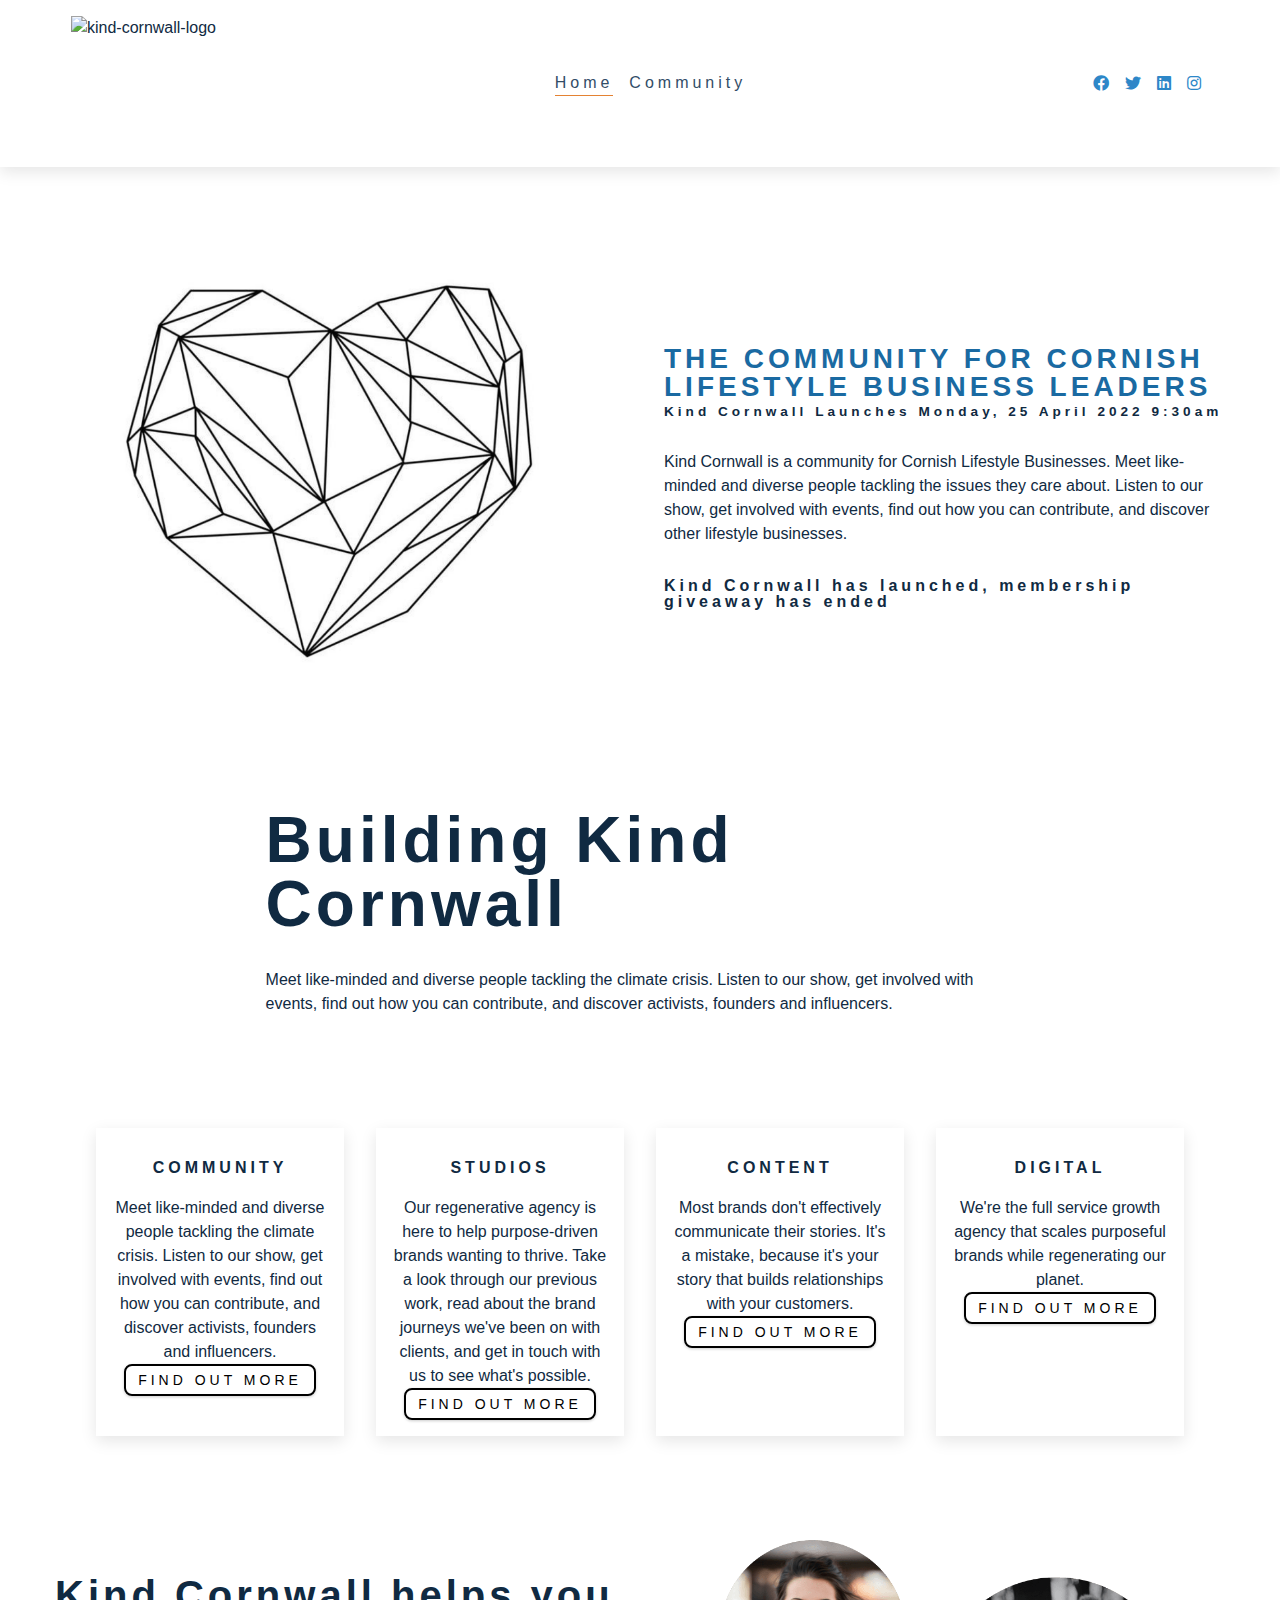
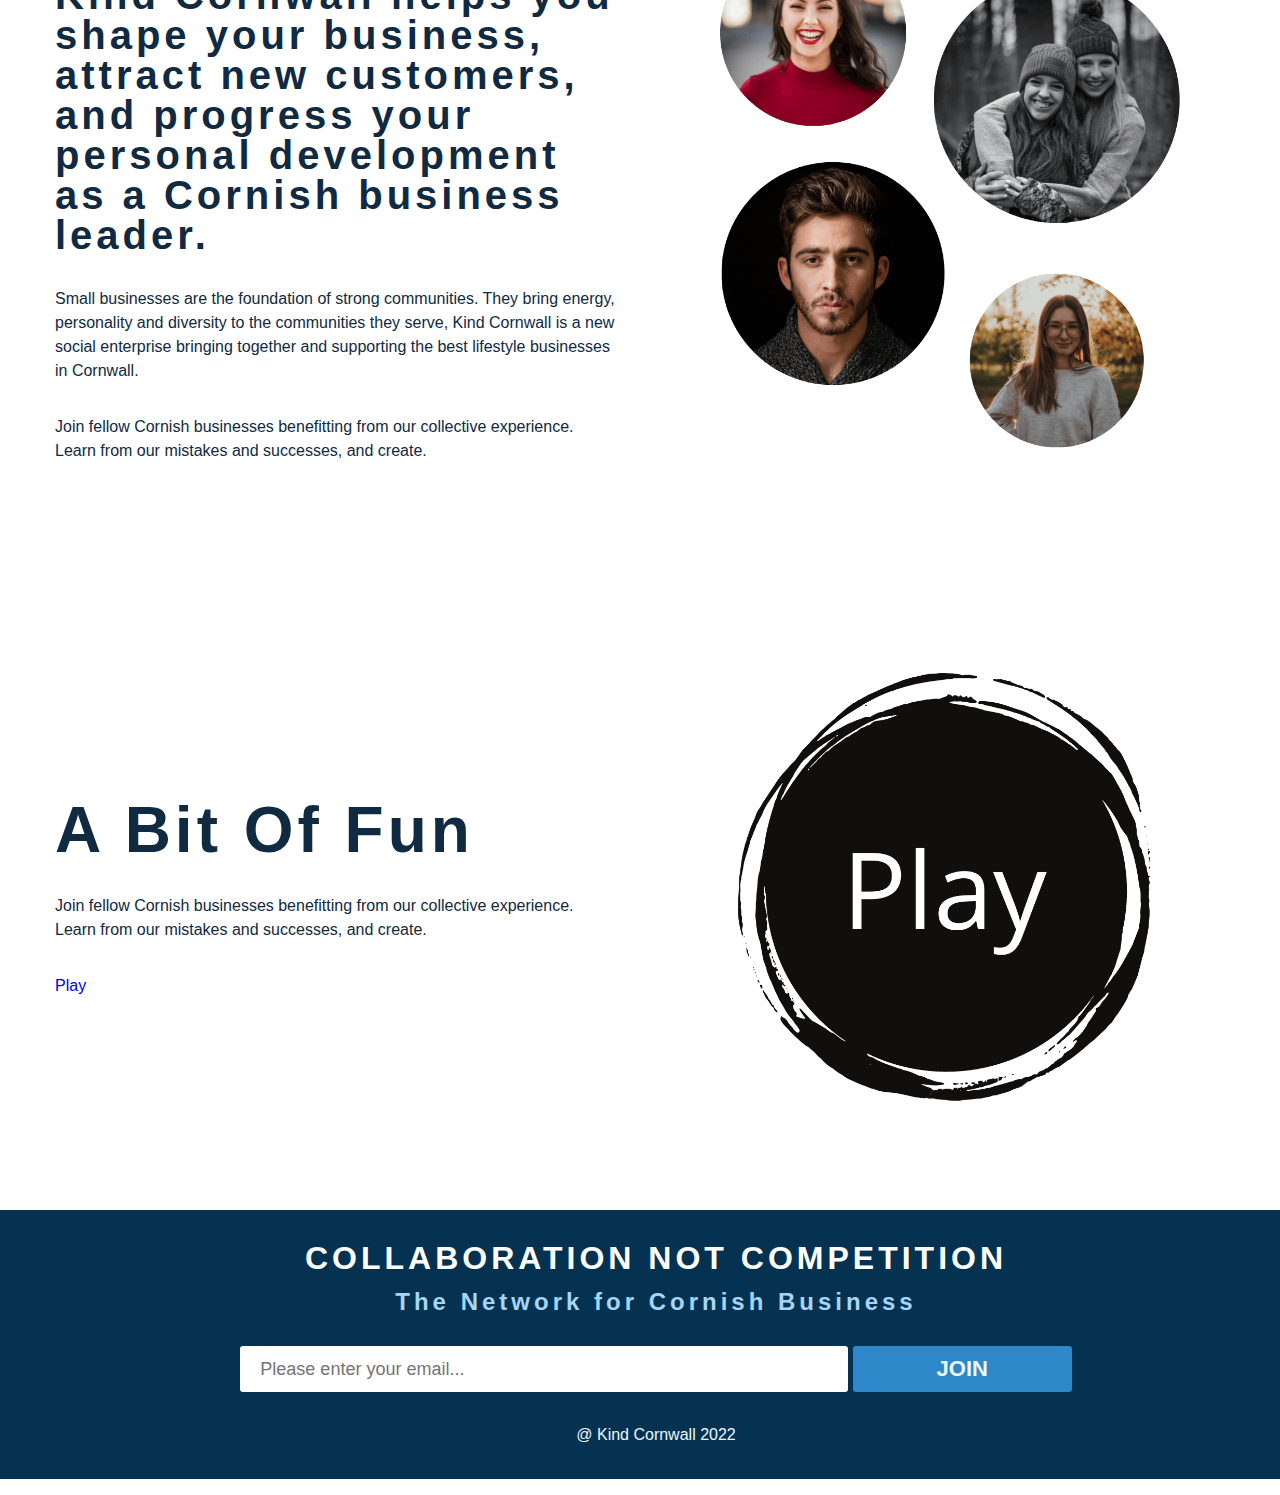
==== index.html @ 6566be9c "Add link to quiz at bottom of home page" ====
<!DOCTYPE html>
<html lang="en">

<head>
  <meta charset="UTF-8">
  <meta http-equiv="X-UA-Compatible" content="IE=edge">
  <meta name="viewport" content="width=device-width, initial-scale=1.0">
  <link rel="shortcut icon" type="image/jpg" href="assets/images/logo/kind-cornwall-favicon.jpg">
  <link rel="stylesheet" href="assets/css/style.css">
 
  <title>Kind Cornwall</title>
</head>

<body>
  <header>
    <!-- navigation menu -->
    <nav>
      <div class="nav-center">
        <!-- nav header -->
        <div class="nav-header">
          <img src="assets/images/logo/kind-cornwall-logo.png" class="logo" alt="kind-cornwall-logo"/>
          <button class="nav-toggle">
            <i class="fas fa-bars"></i>
          </button>
        </div>
        <!-- links -->
        <ul class="menu">
          <li>
            <a href="index.html" class="active">home</a>
          </li>
          <li>
            <a href="community.html">community</a>
          </li>
        </ul>
        <!-- social media -->
        <ul class="social-icons">
          <li>
            <a href="https://www.twitter.com">
              <i class="fab fa-facebook"></i>
            </a>
          </li>
          <li>
            <a href="https://www.twitter.com">
              <i class="fab fa-twitter"></i>
            </a>
          </li>
          <li>
            <a href="https://www.twitter.com">
              <i class="fab fa-linkedin"></i>
            </a>
          </li>
          <li>
            <a href="https://www.twitter.com">
              <i class="fab fa-instagram"></i>
            </a>
          </li>
        </ul>
      </div>
    </nav>

  </header>

<!-- Countdown to launch -->

<section class="section-center">

  <article class="home-img">
    <img src="assets/images/home/geometric-heart.png" alt="geometric-heart" />
  </article>

  <article class="home-info">
    <h3>The Community for Cornish Lifestyle Business Leaders</h3>
    
    <h4 class="date">
      launch date
    </h4>
    <p>
      Kind Cornwall is a community for Cornish Lifestyle Businesses. Meet like-minded and diverse people tackling the
      issues they care about. Listen to our show, get involved with events, find out how you can contribute, and
      discover other lifestyle businesses.
    </p>

    <div class="launch">

      <div class="launch-format">
        <div>
          <h4 class="days">34</h4>
          <span>days</span>
        </div>
      </div>

      <div class="launch-format">
        <div>
          <h4 class="hours">34</h4>
          <span>hours</span>
        </div>
      </div>

      <div class="launch-format">
        <div>
          <h4 class="minutes">24</h4>
          <span>mins</span>
        </div>
      </div>

      <div class="launch-format">
        <div>
          <h4 class="seconds">14</h4>
          <span>secs</span>
        </div>
      </div>

    </div>
  </article>
</section>

<!-- What is Kind Cornwall -->

<section>
  <h1 class="center-heading">Building kind cornwall</h1>
  <p class="center-heading">Meet like-minded and diverse people tackling the climate crisis. Listen to our show, get involved with events,
    find out how you can contribute, and discover activists, founders and influencers.</p>

  <article class="flex-container">
    

    <div class="flex-item">
      <h4>Community</h4>
      <p>Meet like-minded and diverse people tackling the climate crisis. Listen to our show, get involved with events,
        find out how you can contribute, and discover activists, founders and influencers.</p>
        <button class="btn modal-btn">
          find out more
        </button>
    </div>

    <div class="flex-item">
      <h4>Studios</h4>
      <p>Our regenerative agency is here to help purpose-driven brands wanting to thrive. Take a look through our
        previous work, read about the brand journeys we've been on with clients, and get in touch with us to see what's
        possible.</p>
        <button class="btn modal-btn">
          find out more
        </button>
    </div>

    <div class="flex-item">
      <h4>Content</h4>
      <p>Most brands don't effectively communicate their stories. It's a mistake, because it's your story that builds
        relationships with your customers.</p>
        <button class="btn modal-btn">
          find out more
        </button>
    </div>

    <div class="flex-item">
      <h4>Digital</h4>
      <p>We're the full service growth agency that scales purposeful brands while regenerating our planet.</p>
          <button class="btn modal-btn">
            find out more
          </button>
        </div>
      </header>
  </article>
</section>

<!-- About us -->
<section class="section-center">
  <!-- info -->
  <article class="home-info">
    <h2>
      Kind Cornwall helps you shape your business, attract new customers, and progress your personal development as a
      Cornish business leader.
    </h2>
    <p> Small businesses are the foundation of strong communities. They bring energy, personality and diversity to the
      communities they serve, Kind Cornwall is a new social enterprise bringing together and supporting the best
      lifestyle businesses in Cornwall.
    </p>
    <p>Join fellow Cornish businesses benefitting from our collective experience. Learn from our mistakes and
      successes, and create.
    </p>
  </article>
    

  <!-- image -->
  <article class="home-img">
    <img src="assets/images/home/about-faces.png" alt="pictures-of-kind-cornwall-members" />
  </article>
</section>

<section class="section-center">
  
<div class="home-info">
    
  <h1>A bit of fun</h1>
  <p>Join fellow Cornish businesses benefitting from our collective experience. Learn from our mistakes and
    successes, and create.
  </p>
  <a href="questions.html" target="_blank">Play</a>

</div>

<article class="home-img">
<img src="assets/images/home/quiz.png" alt="quiz-in-black-circle" />
</article>
</section>

 <!-- footer -->
 <footer id="footer-container">
  <section class="emailSignup">
    <h2>Collaboration not competition</h2>
    <h3>The Network for Cornish Business</h3>
    <form class="emailSignup--form">
      <input type="email" class="emailSignup--email-input" placeholder="Please enter your email..." required>
      <input type="submit" class="emailSignup--email-submit" value="Join">
    </form>
    <p>@ Kind Cornwall 2022</p>
  </section>
</footer>

<script src="assets/script/nav.js"></script>
<script src="assets/script/launch.js"></script>

</body>

</html>
---- assets/css/style.css ----
/*
=============== 
Fonts
===============
*/
   
@import url('https://fonts.googleapis.com/css2?family=Nova+Square&display=swap');
@import url("https://cdnjs.cloudflare.com/ajax/libs/font-awesome/5.14.0/css/all.min.css");
@import url("fontawesome-free-5.12.0-web/");


:root {
    /* dark shades of primary color*/
    --clr-primary-1: hsl(205, 86%, 17%);
    --clr-primary-2: hsl(205, 77%, 27%);
    --clr-primary-3: hsl(205, 72%, 37%);
    --clr-primary-4: hsl(205, 63%, 48%);
    /* primary/main color */
    --clr-primary-5: hsl(205, 63%, 48%);
    /* lighter shades of primary color */
    --clr-primary-6: hsl(205, 89%, 70%);
    --clr-primary-7: hsl(205, 90%, 76%);
    --clr-primary-8: hsl(205, 86%, 81%);
    --clr-primary-9: hsl(205, 90%, 88%);
    --clr-primary-10: hsl(205, 100%, 96%);
    /* white */
    --clr-white: hsl(0, 0%, 100%);
    /* darkest grey - used for headings */
    --clr-grey-1: hsl(209, 61%, 16%);
    --clr-grey-2: hsl(211, 39%, 23%);
    /* grey used for paragraphs */
    --clr-grey-3: hsl(209, 34%, 30%);
    --clr-grey-4: hsl(209, 28%, 39%);
    /* other colors */
    --clr-red-dark: hsl(360, 67%, 44%);
    --clr-orange: rgb(228, 130, 51);
    --clr-green-dark: hsl(125, 38%, 39%);
    --clr-magenta: hsl(298, 56%, 45%);
    --clr-black: hsl(0, 0%, 0%);
    --ff-primary: "Merriweather", sans-serif;
    --ff-secondary: "Open Sans", sans-serif;
    --transition: all 0.3s linear;
    --spacing: 0.25rem;
    --radius: 0.5rem;
    --light-shadow: 0 5px 15px rgba(0, 0, 0, 0.1);
    --dark-shadow: 0 5px 15px rgba(0, 0, 0, 0.2);
    --max-width: 1170px;
    --fixed-width: 620px;
  }


/*
=============== 
Global Styles
===============
*/

*,
::after,
::before {
  margin: 0;
  padding: 0;
  box-sizing: border-box;
}

body {
  background-color: white;
  font-family: var(--ff-secondary);
  color: var(--clr-grey-1);
  line-height: 1.5;
  font-size: 0.875rem;
}

ul {
  list-style-type: none;
}

a {
  text-decoration: none;
}

img:not(.logo) {
  width: 100%;
}

img {
  display: block;
}

h1,
h2,
h3,
h4 {
  letter-spacing: var(--spacing);
  line-height: 1.25;
  margin-bottom: 0.25rem;
  font-family: var(--ff-primary);
}

h1 {
  font-size: 3rem;
  text-transform: capitalize;
}

h2 {
  font-size: 2rem;
}

h3 {
  font-size: 1.25rem;
}

h4 {
  font-size: 0.875rem;
}

p {
  color: var(--clr-grey-5);
}

.center-heading {
  margin: auto;
  width: 61%;
  padding: 1rem;
}
@media screen and (min-width: 800px) {
  h1 {
    font-size: 4rem;
  }

  h2 {
    font-size: 2.5rem;
  }

  h3 {
    font-size: 1.75rem;
  }

  h4 {
    font-size: 1rem;
  }

  body {
    font-size: 1rem;
  }

  h1,
  h2,
  h3,
  h4 {
    line-height: 1;
  }
}

/* section */
.section {
  padding: 5rem 0;
}

.section-center {
  width: 90vw;
  margin: 2rem auto;
  max-width: 1170px;
}

/*
=============== 
Buttons
===============
*/

.btn {
  text-transform: uppercase;
  background: transparent;
  color: var(--clr-black);
  padding: 0.375rem 0.75rem;
  letter-spacing: var(--spacing);
  display: inline-block;
  transition: var(--transition);
  font-size: 0.875rem;
  border: 2px solid var(--clr-black);
  cursor: pointer;
  box-shadow: 0 1px 3px rgba(0, 0, 0, 0.2);
  border-radius: var(--radius);
}

.btn:hover {
  color: var(--clr-white);
  background: var(--clr-black);
}





/*
=============== 
Nav Bar
===============
*/

nav {
  background: var(--clr-white);
  box-shadow: var(--light-shadow);
}

.nav-header {
  display: flex;
  align-items: center;
  justify-content: space-between;
  padding: 1rem;
}

.nav-toggle {
  font-size: 1.5rem;
  color: var(--clr-primary-5);
  background: transparent;
  border-color: transparent;
  transition: var(--transition);
  cursor: pointer;
}

.nav-toggle:hover {
  color: var(--clr-primary-1);
  transform: rotate(90deg);
}

.active {
  border-bottom: 1px solid var(--clr-orange);
  margin-top: 1vw;
}

.logo {
  height: 15vh;
}

.menu a {
  color: var(--clr-grey-3);
  font-size: 1rem;
  text-transform: capitalize;
  letter-spacing: var(--spacing);
  display: block;
  padding: 0.5rem 1rem;
  transition: var(--transition);
}

.menu a:hover {
  background: var(--clr-primary-8);
  color: var(--clr-primary-5);
  padding-left: 1.5rem;
}

.social-icons {
  display: none;
}

.menu {
  height: 0;
  overflow: hidden;
  transition: var(--transition);
}

.show-menu {
  height: 10rem;
}

@media screen and (min-width: 800px) {
  .nav-center {
    max-width: 1170px;
    margin: 0 auto;
    display: flex;
    align-items: center;
    justify-content: space-between;
    padding: 1rem;
  }

  .nav-header {
    padding: 0;
  }

  .nav-toggle {
    display: none;
  }

  .menu {
    height: auto;
    display: flex;
  }

  .menu a {
    padding: 0;
    margin: 0 0.5rem;
  }

  .menu a:hover {
    padding: 0;
    background: transparent;
  }

  .social-icons {
    display: flex;
  }

  .social-icons a {
    margin: 0 0.5rem;
    color: var(--clr-primary-5);
    transition: var(--transition);
  }

  .social-icons a:hover {
    color: var(--clr-primary-7);
  }
}

/*
=============== 
Countdown Timer
===============
*/

.home-img {
  margin-bottom: 2rem;
}

.home-info h3 {
  text-transform: uppercase;
  color: var(--clr-primary-3);
}

.home-info p {
  color: var(--clr-grey-6);
}

.date {
  color: var(--clr-grey-5);
  font-size: 0.85rem;
}

@media screen and (min-width: 992px) {
  .section-center {
    display: grid;
    grid-template-columns: 1fr 1fr;
    place-items: center;
    gap: 3rem;
    width: 95vw;
  }

  .home-img {
    margin-bottom: 0;
  }
}

.home-info p {
  margin: 2rem 0;
}

.launch {
  display: flex;
}

.launch-format {
  background: var(--clr-grey-1);
  color: var(--clr-white);
  margin-right: 1rem;
  width: 5rem;
  height: 5rem;
  display: grid;
  place-items: center;
  text-align: center;
}

.launch-format span {
  display: block;
  text-transform: uppercase;
  letter-spacing: 2px;
  font-size: 0.85rem;
}

.launch h4:not(.expired) {
  font-size: 2rem;
  margin-bottom: 0.25rem;
  letter-spacing: var(--spacing);
}


/* 
==============
Modal section
==============
*/

.flex-container {
  margin-left: 5rem;
  margin-right: 5rem;
  margin-top: 5rem;
  margin-bottom: 1rem;
  display: flex;
  flex-direction: row;
  text-align: center;
}

.flex-item {
  padding: 1rem;
  margin: 1rem;
  width: 20rem;
  flex: 50%;
  background-color: #fff;
  box-shadow: var(--light-shadow);

}

.flex-item p {
  padding-top: 1rem;
}

.flex-item h4 {
  padding-top: 1rem;
  text-transform: uppercase;
  size-adjust: 150%;
}

/*
=============== 
About us
===============
*/




/*
=============== 
Footer
===============
*/


#footer-container {
  background-color: var(--clr-primary-1);
  margin-top: 1rem;
}

.emailSignup {
  display: block;
  background: var(--clr-primary-1);
  width: 100%;
  margin: 1rem;
  position: relative;
  box-sizing: border-box;
  padding: 1rem;
  text-align: center;
}

.emailSignup h1 {
  font-size: 3rem;
  margin: 1rem;
  color: var(--clr-white);
  text-transform: uppercase;
}

.emailSignup h2 {
  font-size: 2rem;
  margin: 1rem;
  color: var(--clr-white);
  text-transform: uppercase;
}

.emailSignup h3 {
  font-size: 1.5rem;
  margin: 1rem;
  color: var(--clr-primary-8);
}


.emailSignup p {
  font-size: 1rem;
  line-height: 1.4;
  margin: 1rem;
  color: var(--clr-primary-10);
}

.emailSignup form {
  text-align: center;
  padding: 1rem;
}

.emailSignup--email-input {
  vertical-align: middle;
  border: 0;
  outline: 0;
  width: 50%;
  height: 46px;
  line-height: 46px;
  padding: 5px 20px;
  box-sizing: border-box;
  font-size: 18px;
  border-radius: 3px;
}

.emailSignup--email-submit {
  vertical-align: middle;
  border: 0;
  width: 18%;
  height: 46px;
  line-height: 46px;
  font-size: 22px;
  font-weight: bold;
  background: var(--clr-primary-5);
  color: var(--clr-primary-10);
  border-radius: 3px;
  text-transform: uppercase;
  text-shadow: 0 0 1px var(--clr-primary-5);
}

.closeBox {
  height: 30px;
  width: 30px;
  position: absolute;
  top: 10px;
  right: 10px;
  background: var(--clr-primary-10);
  line-height: 30px;
  text-align: center;
  font-weight: bold;
  font-size: 16px;
  border-radius: 9999px;
  cursor: pointer;
}
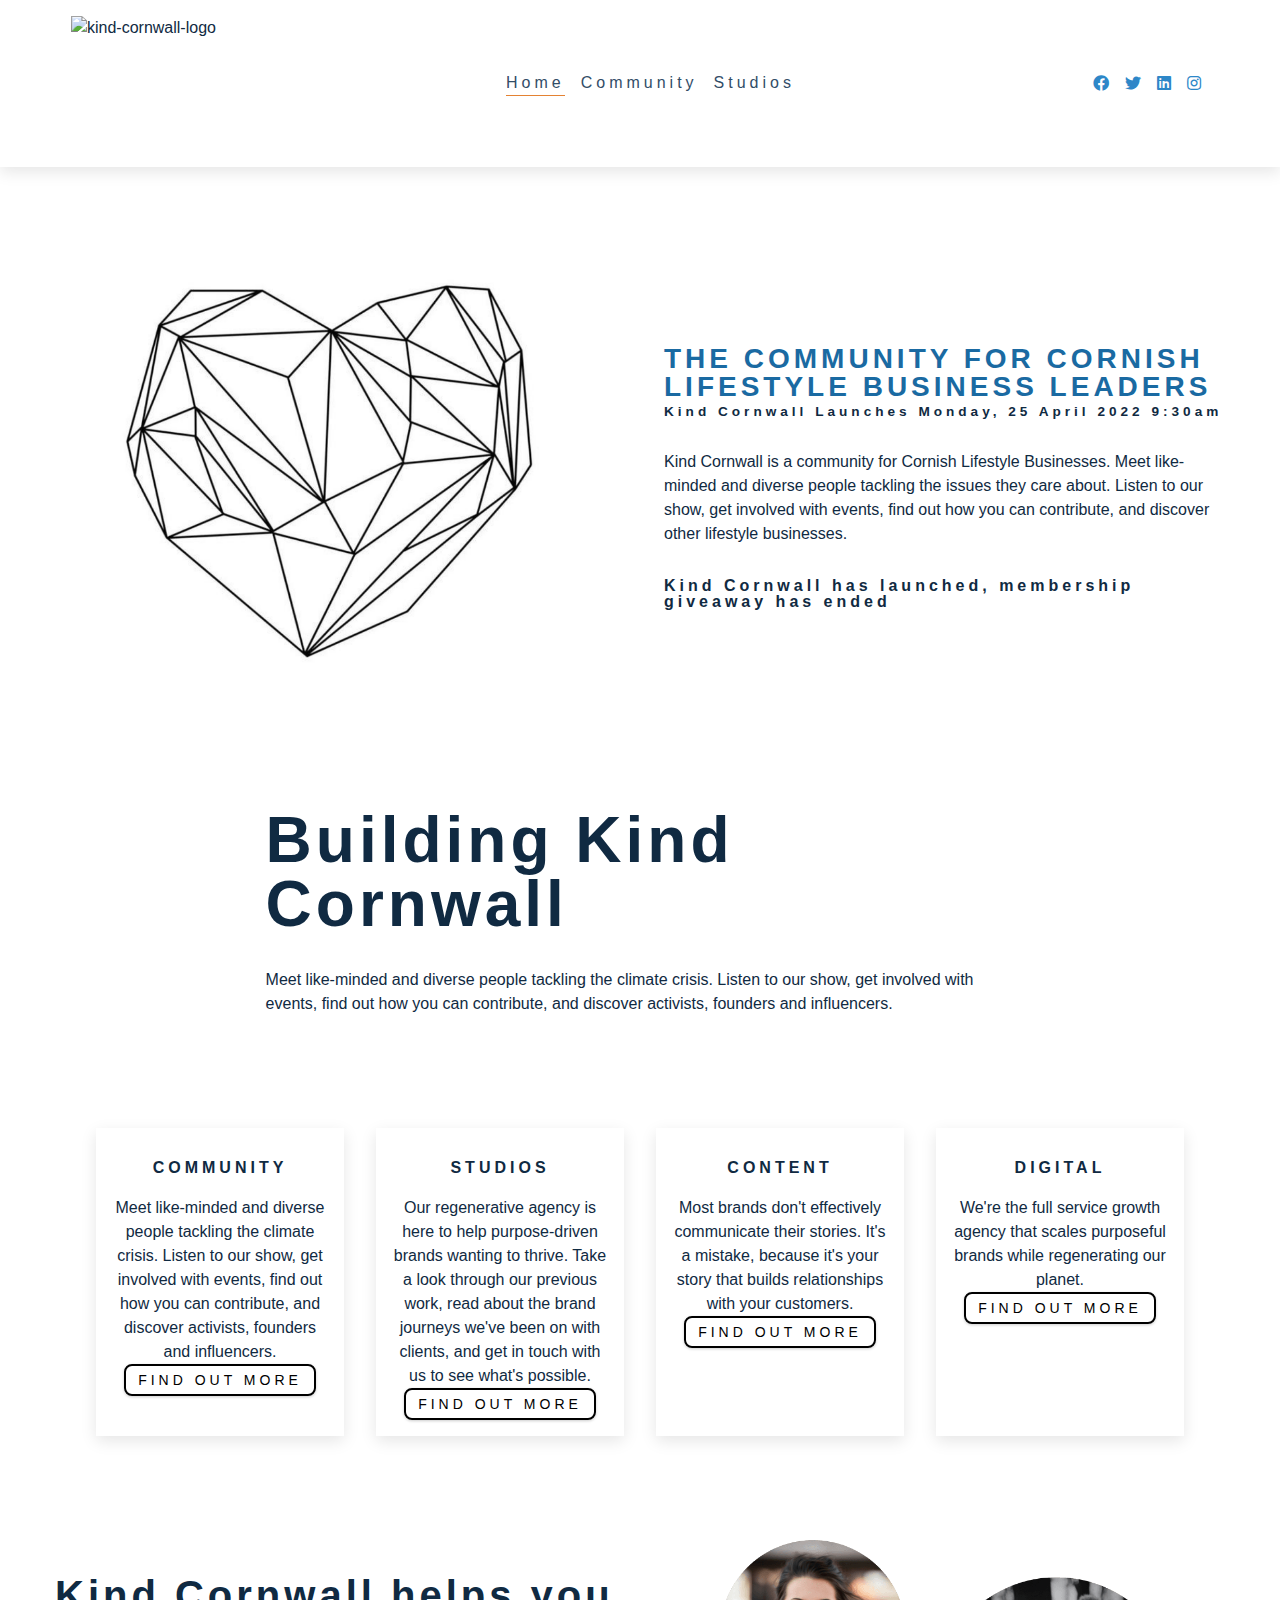
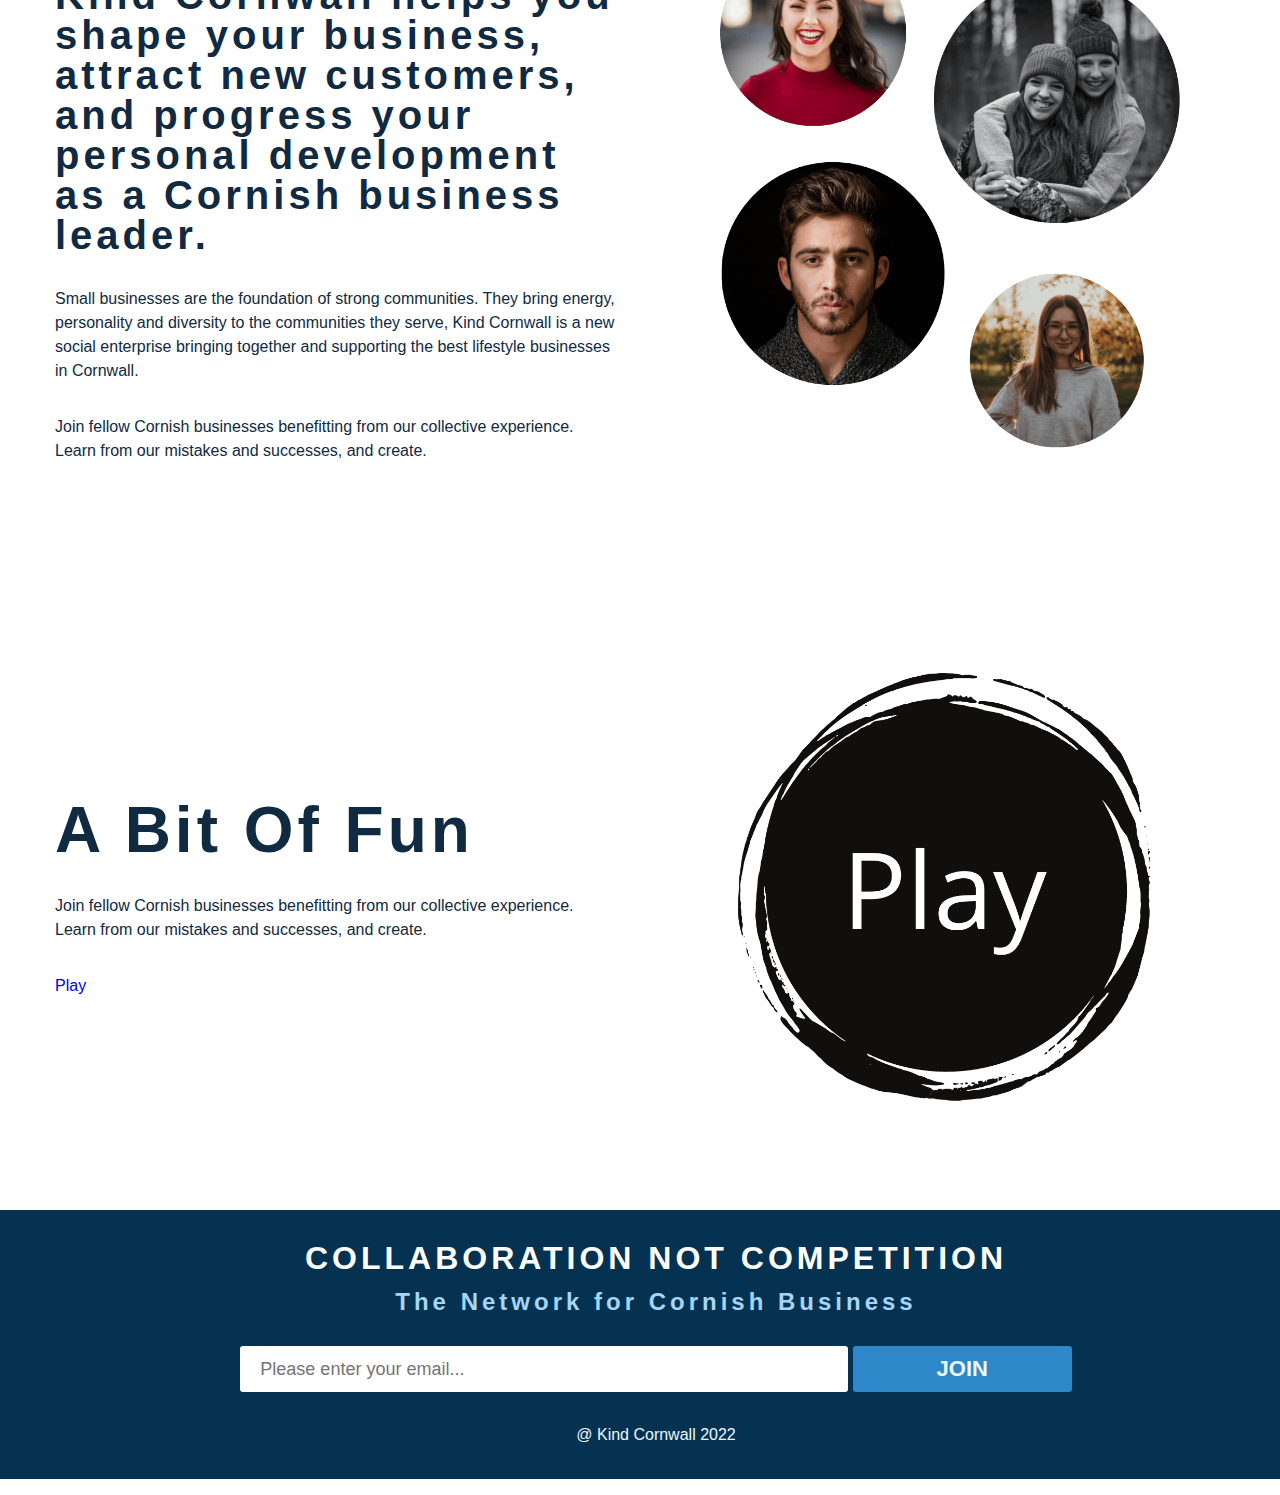
==== commit 0d1f9ebf: "Add studios page, add to nav bar on index.html, add structure to studios, add styling to studios, ad" ====
--- a/index.html
+++ b/index.html
@@ -30,6 +30,9 @@
           </li>
           <li>
             <a href="community.html">community</a>
+          </li>
+          <li>
+            <a href="studios.html">studios</a>
           </li>
         </ul>
         <!-- social media -->
--- a/assets/css/style.css
+++ b/assets/css/style.css
@@ -426,8 +426,75 @@
 */
 
 
-
-
+/*
+=============== 
+Studio accordian
+===============
+*/
+
+.studio-container {
+  display: flex;
+  align-items: center;
+  justify-content: center;
+  padding: .5rem .5rem;
+}
+
+.accordion {
+  list-style: none;
+  max-width: 550px;
+  width: 90%;
+}
+
+.accordion-item {
+  margin-bottom: .8rem;
+  border: 1px solid #F2F2F2;
+  transition: all .2s linear;
+}
+
+.accordion-item.open {
+  box-shadow: 0 5px 15px rgba(0, 0, 0, .1);
+}
+
+.accordion-item-head{
+  padding: 1rem;
+}
+
+.accordionitem-head {
+  background: var(--clr-primary-1);
+  color: var(--clr-white);
+  cursor: pointer;
+  display: flex;
+  align-items: center;
+  justify-content: space-between;
+}
+
+.accordion-item-head i {
+  transition: transform .3s linear;
+}
+
+.accordion-item.open .accordion-item-head i {
+  transform: rotate(-180deg)
+}
+
+.accordion-item-body {
+  overflow: hidden;
+  height: 0;
+}
+
+.accordion-item.open .accordion-item-body {
+  padding: 1rem;
+  height: auto;
+}
+
+.accordion-item-body>*:not(:first-child) {
+  margin-top: .8rem;
+}
+
+.accordion-item-body p {
+  color: black;
+  font-size: .9rem;
+  line-height: 1.3;
+}
 /*
 =============== 
 Footer
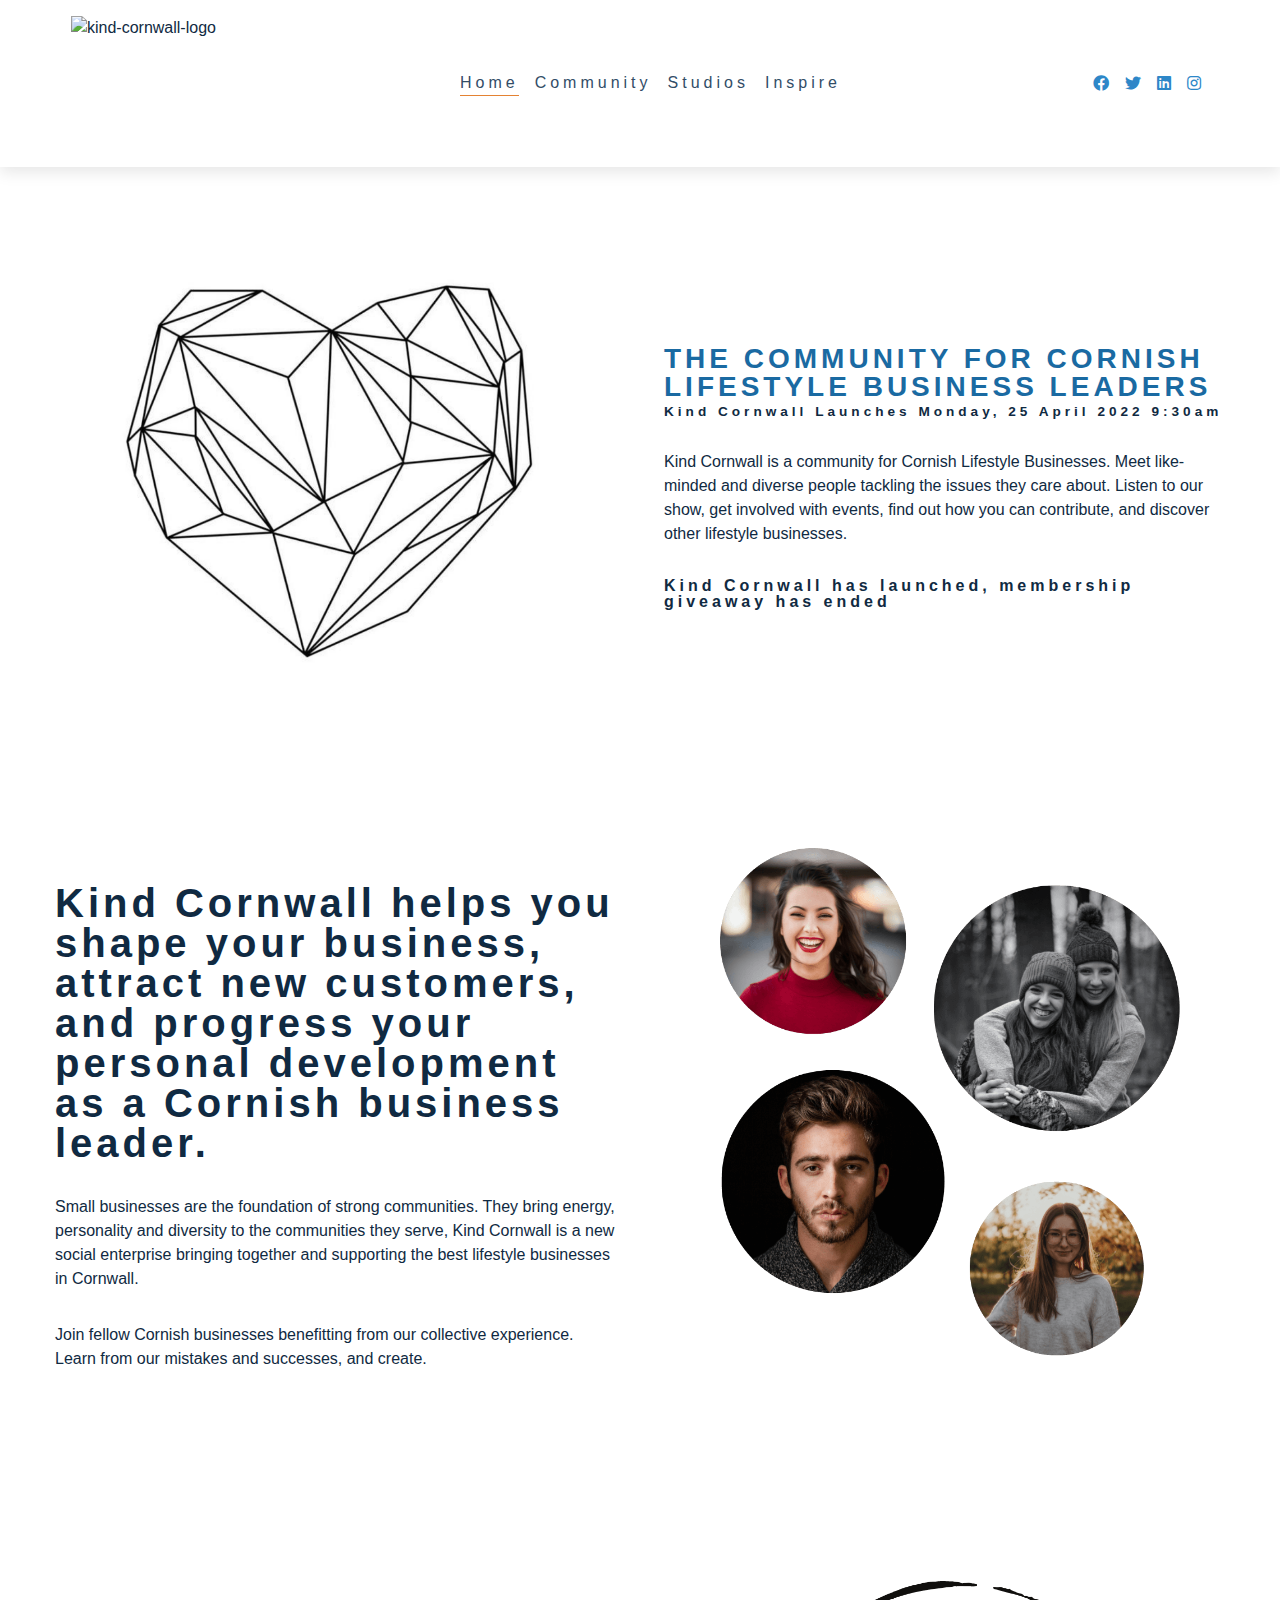
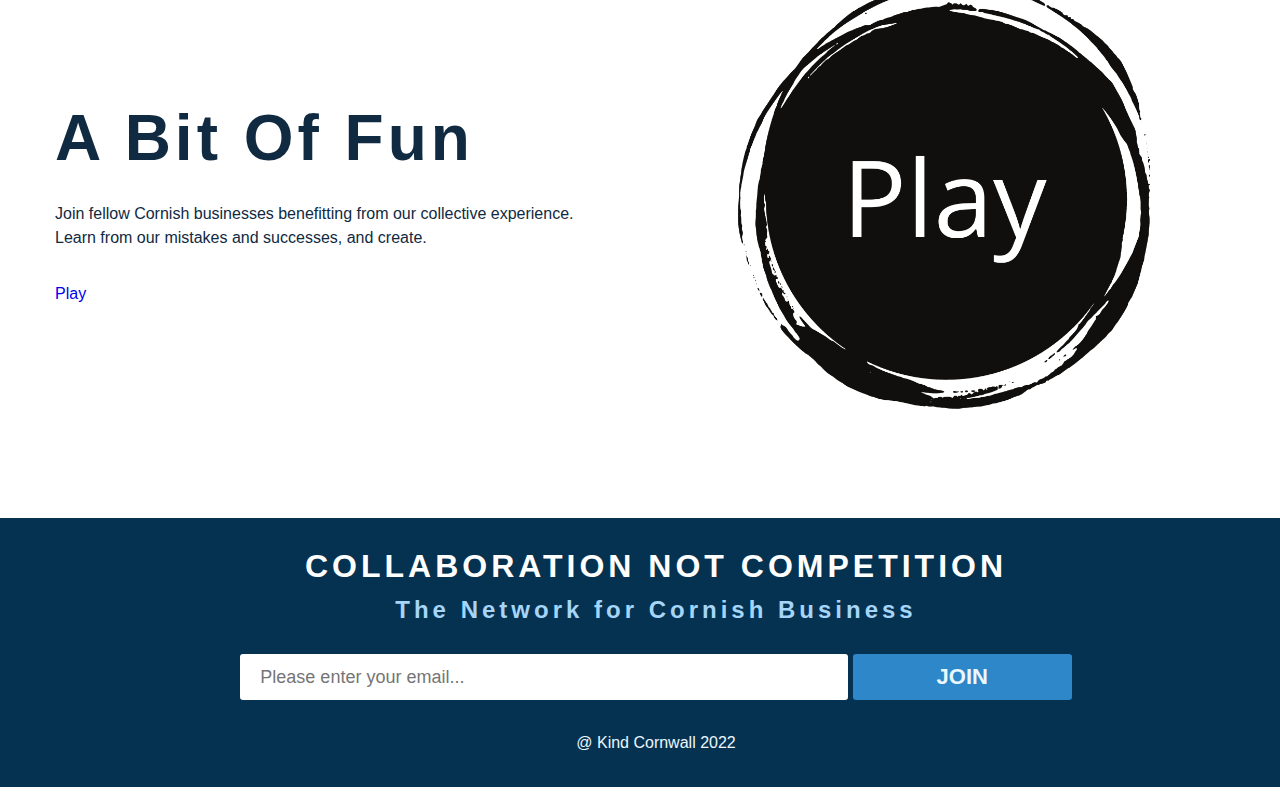
==== commit 62150e84: "Add form.html, add quote.js, add code to generate quote, link inspire to quote.js" ====
--- a/index.html
+++ b/index.html
@@ -7,7 +7,7 @@
   <meta name="viewport" content="width=device-width, initial-scale=1.0">
   <link rel="shortcut icon" type="image/jpg" href="assets/images/logo/kind-cornwall-favicon.jpg">
   <link rel="stylesheet" href="assets/css/style.css">
- 
+
   <title>Kind Cornwall</title>
 </head>
 
@@ -18,7 +18,7 @@
       <div class="nav-center">
         <!-- nav header -->
         <div class="nav-header">
-          <img src="assets/images/logo/kind-cornwall-logo.png" class="logo" alt="kind-cornwall-logo"/>
+          <img src="assets/images/logo/kind-cornwall-logo.png" class="logo" alt="kind-cornwall-logo" />
           <button class="nav-toggle">
             <i class="fas fa-bars"></i>
           </button>
@@ -33,6 +33,9 @@
           </li>
           <li>
             <a href="studios.html">studios</a>
+          </li>
+          <li>
+            <a href="inspire.html">inspire</a>
           </li>
         </ul>
         <!-- social media -->
@@ -63,165 +66,122 @@
 
   </header>
 
-<!-- Countdown to launch -->
+  <!-- Countdown to launch -->
 
-<section class="section-center">
+  <section class="section-center">
 
-  <article class="home-img">
-    <img src="assets/images/home/geometric-heart.png" alt="geometric-heart" />
-  </article>
+    <article class="home-img">
+      <img src="assets/images/home/geometric-heart.png" alt="geometric-heart" />
+    </article>
 
-  <article class="home-info">
-    <h3>The Community for Cornish Lifestyle Business Leaders</h3>
-    
-    <h4 class="date">
-      launch date
-    </h4>
-    <p>
-      Kind Cornwall is a community for Cornish Lifestyle Businesses. Meet like-minded and diverse people tackling the
-      issues they care about. Listen to our show, get involved with events, find out how you can contribute, and
-      discover other lifestyle businesses.
-    </p>
+    <article class="home-info">
+      <h3>The Community for Cornish Lifestyle Business Leaders</h3>
 
-    <div class="launch">
+      <h4 class="date">
+        launch date
+      </h4>
+      <p>
+        Kind Cornwall is a community for Cornish Lifestyle Businesses. Meet like-minded and diverse people tackling the
+        issues they care about. Listen to our show, get involved with events, find out how you can contribute, and
+        discover other lifestyle businesses.
+      </p>
 
-      <div class="launch-format">
-        <div>
-          <h4 class="days">34</h4>
-          <span>days</span>
+      <div class="launch">
+
+        <div class="launch-format">
+          <div>
+            <h4 class="days">34</h4>
+            <span>days</span>
+          </div>
         </div>
+
+        <div class="launch-format">
+          <div>
+            <h4 class="hours">34</h4>
+            <span>hours</span>
+          </div>
+        </div>
+
+        <div class="launch-format">
+          <div>
+            <h4 class="minutes">24</h4>
+            <span>mins</span>
+          </div>
+        </div>
+
+        <div class="launch-format">
+          <div>
+            <h4 class="seconds">14</h4>
+            <span>secs</span>
+          </div>
+        </div>
+
       </div>
+    </article>
+  </section>
 
-      <div class="launch-format">
-        <div>
-          <h4 class="hours">34</h4>
-          <span>hours</span>
-        </div>
-      </div>
+  <!-- What is Kind Cornwall -->
 
-      <div class="launch-format">
-        <div>
-          <h4 class="minutes">24</h4>
-          <span>mins</span>
-        </div>
-      </div>
+  
 
-      <div class="launch-format">
-        <div>
-          <h4 class="seconds">14</h4>
-          <span>secs</span>
-        </div>
-      </div>
+  <!-- About us -->
+  <section class="section-center">
+    <!-- info -->
+    <article class="home-info">
+      <h2>
+        Kind Cornwall helps you shape your business, attract new customers, and progress your personal development as a
+        Cornish business leader.
+      </h2>
+      <p> Small businesses are the foundation of strong communities. They bring energy, personality and diversity to the
+        communities they serve, Kind Cornwall is a new social enterprise bringing together and supporting the best
+        lifestyle businesses in Cornwall.
+      </p>
+      <p>Join fellow Cornish businesses benefitting from our collective experience. Learn from our mistakes and
+        successes, and create.
+      </p>
+    </article>
+
+
+    <!-- image -->
+    <article class="home-img">
+      <img src="assets/images/home/about-faces.png" alt="pictures-of-kind-cornwall-members" />
+    </article>
+  </section>
+
+  <section class="section-center">
+
+    <div class="home-info">
+
+      <h1>A bit of fun</h1>
+      <p>Join fellow Cornish businesses benefitting from our collective experience. Learn from our mistakes and
+        successes, and create.
+      </p>
+      <a href="questions.html" target="_blank">Play</a>
 
     </div>
-  </article>
-</section>
 
-<!-- What is Kind Cornwall -->
+    <article class="home-img">
+      <img src="assets/images/home/quiz.png" alt="quiz-in-black-circle" />
+    </article>
+  </section>
 
-<section>
-  <h1 class="center-heading">Building kind cornwall</h1>
-  <p class="center-heading">Meet like-minded and diverse people tackling the climate crisis. Listen to our show, get involved with events,
-    find out how you can contribute, and discover activists, founders and influencers.</p>
 
-  <article class="flex-container">
-    
+  <!-- footer -->
+  <footer id="footer-container">
+    <section class="emailSignup">
+      <h2>Collaboration not competition</h2>
+      <h3>The Network for Cornish Business</h3>
+      <form class="emailSignup--form">
+        <input type="email" class="emailSignup--email-input" placeholder="Please enter your email..." required>
+        <input type="submit" class="emailSignup--email-submit" value="Join">
+      </form>
+      <p>@ Kind Cornwall 2022</p>
+    </section>
+  </footer>
 
-    <div class="flex-item">
-      <h4>Community</h4>
-      <p>Meet like-minded and diverse people tackling the climate crisis. Listen to our show, get involved with events,
-        find out how you can contribute, and discover activists, founders and influencers.</p>
-        <button class="btn modal-btn">
-          find out more
-        </button>
-    </div>
-
-    <div class="flex-item">
-      <h4>Studios</h4>
-      <p>Our regenerative agency is here to help purpose-driven brands wanting to thrive. Take a look through our
-        previous work, read about the brand journeys we've been on with clients, and get in touch with us to see what's
-        possible.</p>
-        <button class="btn modal-btn">
-          find out more
-        </button>
-    </div>
-
-    <div class="flex-item">
-      <h4>Content</h4>
-      <p>Most brands don't effectively communicate their stories. It's a mistake, because it's your story that builds
-        relationships with your customers.</p>
-        <button class="btn modal-btn">
-          find out more
-        </button>
-    </div>
-
-    <div class="flex-item">
-      <h4>Digital</h4>
-      <p>We're the full service growth agency that scales purposeful brands while regenerating our planet.</p>
-          <button class="btn modal-btn">
-            find out more
-          </button>
-        </div>
-      </header>
-  </article>
-</section>
-
-<!-- About us -->
-<section class="section-center">
-  <!-- info -->
-  <article class="home-info">
-    <h2>
-      Kind Cornwall helps you shape your business, attract new customers, and progress your personal development as a
-      Cornish business leader.
-    </h2>
-    <p> Small businesses are the foundation of strong communities. They bring energy, personality and diversity to the
-      communities they serve, Kind Cornwall is a new social enterprise bringing together and supporting the best
-      lifestyle businesses in Cornwall.
-    </p>
-    <p>Join fellow Cornish businesses benefitting from our collective experience. Learn from our mistakes and
-      successes, and create.
-    </p>
-  </article>
-    
-
-  <!-- image -->
-  <article class="home-img">
-    <img src="assets/images/home/about-faces.png" alt="pictures-of-kind-cornwall-members" />
-  </article>
-</section>
-
-<section class="section-center">
+  <script src="assets/script/nav.js"></script>
+  <script src="assets/script/launch.js"></script>
   
-<div class="home-info">
-    
-  <h1>A bit of fun</h1>
-  <p>Join fellow Cornish businesses benefitting from our collective experience. Learn from our mistakes and
-    successes, and create.
-  </p>
-  <a href="questions.html" target="_blank">Play</a>
-
-</div>
-
-<article class="home-img">
-<img src="assets/images/home/quiz.png" alt="quiz-in-black-circle" />
-</article>
-</section>
-
- <!-- footer -->
- <footer id="footer-container">
-  <section class="emailSignup">
-    <h2>Collaboration not competition</h2>
-    <h3>The Network for Cornish Business</h3>
-    <form class="emailSignup--form">
-      <input type="email" class="emailSignup--email-input" placeholder="Please enter your email..." required>
-      <input type="submit" class="emailSignup--email-submit" value="Join">
-    </form>
-    <p>@ Kind Cornwall 2022</p>
-  </section>
-</footer>
-
-<script src="assets/script/nav.js"></script>
-<script src="assets/script/launch.js"></script>
 
 </body>
 
--- a/assets/css/style.css
+++ b/assets/css/style.css
@@ -165,6 +165,32 @@
 
 /*
 =============== 
+Hero Image
+===============
+*/
+
+/* hero image */
+#hero-image {
+  height: 40rem;
+  /* width: 100%; */
+  overflow: hidden;
+  background: url(../images/hero/hero.jpg) no-repeat center center;
+  box-shadow: var(--light-shadow);
+}
+
+#hero-image-text {
+  width: 40rem;
+  padding-top: 5rem;
+  padding-bottom: 2rem;
+  padding-left: 15rem;
+}
+
+#hero-image-text p {
+  padding-bottom: 2rem;
+}
+
+/*
+=============== 
 Buttons
 ===============
 */
@@ -190,6 +216,24 @@
 }
 
 
+.button-link {
+  background-color: var(--clr-magenta);
+  border-radius: 9999px;
+  box-shadow: none;
+  box-sizing: border-box;
+  color: #fff;
+  cursor: pointer;
+  display: inline-block;
+  font-size: 1.125em;
+  padding: calc(0.667em + 2px) calc(1.333em + 2px);
+  text-align: center;
+  text-decoration: none;
+  word-break: break-word;
+  margin: auto;
+  width: 50%;
+}
+
+
 
 
 
@@ -495,6 +539,33 @@
   font-size: .9rem;
   line-height: 1.3;
 }
+
+/* 
+===============
+Quote generator
+===============
+ */
+
+
+ .quiz-section-center {
+  width: 90vw;
+  margin: 2rem auto;
+  max-width: 1170px;
+  height: 40vw;
+}
+
+#quote {
+  height: 30rem;
+  padding-left: 5rem;
+  padding-right: 5rem;
+  padding-top: 5rem;
+  padding-bottom: 8rem;
+  box-shadow: var(--light-shadow);
+}
+
+
+
+
 /*
 =============== 
 Footer
@@ -592,4 +663,120 @@
   font-size: 16px;
   border-radius: 9999px;
   cursor: pointer;
+}
+
+/*
+=============== 
+Modal
+===============
+*/
+
+
+* {
+  box-sizing: border-box;
+}
+
+.home-section-center {
+  width: 100vh;
+  max-width: 1170px;
+  height: 60vw;
+  background-image: url(../images/cornwall.jpg);
+  overflow: hidden;
+}
+
+.flex-container {
+  margin-left: 5rem;
+  margin-right: 5rem;
+  margin-top: 5rem;
+  margin-bottom: 1rem;
+  display: flex;
+  flex-direction: row;
+  text-align: center;
+}
+
+.flex-item {
+  padding: 1rem;
+  margin: 1rem;
+  width: 20rem;
+  flex: 50%;
+  background-color: #fff;
+  box-shadow: var(--light-shadow);
+
+}
+
+.flex-item p {
+  padding-top: 1rem;
+}
+
+.flex-item h4 {
+  padding-top: 1rem;
+  text-transform: uppercase;
+  size-adjust: 150%;
+}
+
+
+/*
+=============== 
+Modal
+===============
+*/
+
+.modal-btn {
+margin-top: 2rem;
+background: var(--clr-primary-5);
+border-color: var(--clr-primary-5);
+color: var(--clr-white);
+}
+
+.modal-btn:hover {
+background: transparent;
+color: var(--clr-primary-5);
+}
+
+.modal-overlay {
+position: fixed;
+top: 0;
+left: 0;
+width: 100%;
+height: 100%;
+background: aqua;
+display: grid;
+place-items: center;
+transition: var(--transition);
+visibility: hidden;
+z-index: -10;
+}
+
+.open-modal {
+visibility: visible;
+z-index: 10;
+}
+
+.pop-up-container {
+background: black;
+border-radius: var(--radius);
+width: 90vw;
+height: 30vh;
+max-width: var(--fixed-width);
+text-align: center;
+display: grid;
+place-items: center;
+position: relative;
+}
+
+.close-btn {
+position: absolute;
+top: 1rem;
+right: 1rem;
+font-size: 2rem;
+background: transparent;
+border-color: transparent;
+color: var(--clr-red-dark);
+cursor: pointer;
+transition: var(--transition);
+}
+
+.close-btn:hover {
+color: var(--clr-red-light);
+transform: scale(1.3);
 }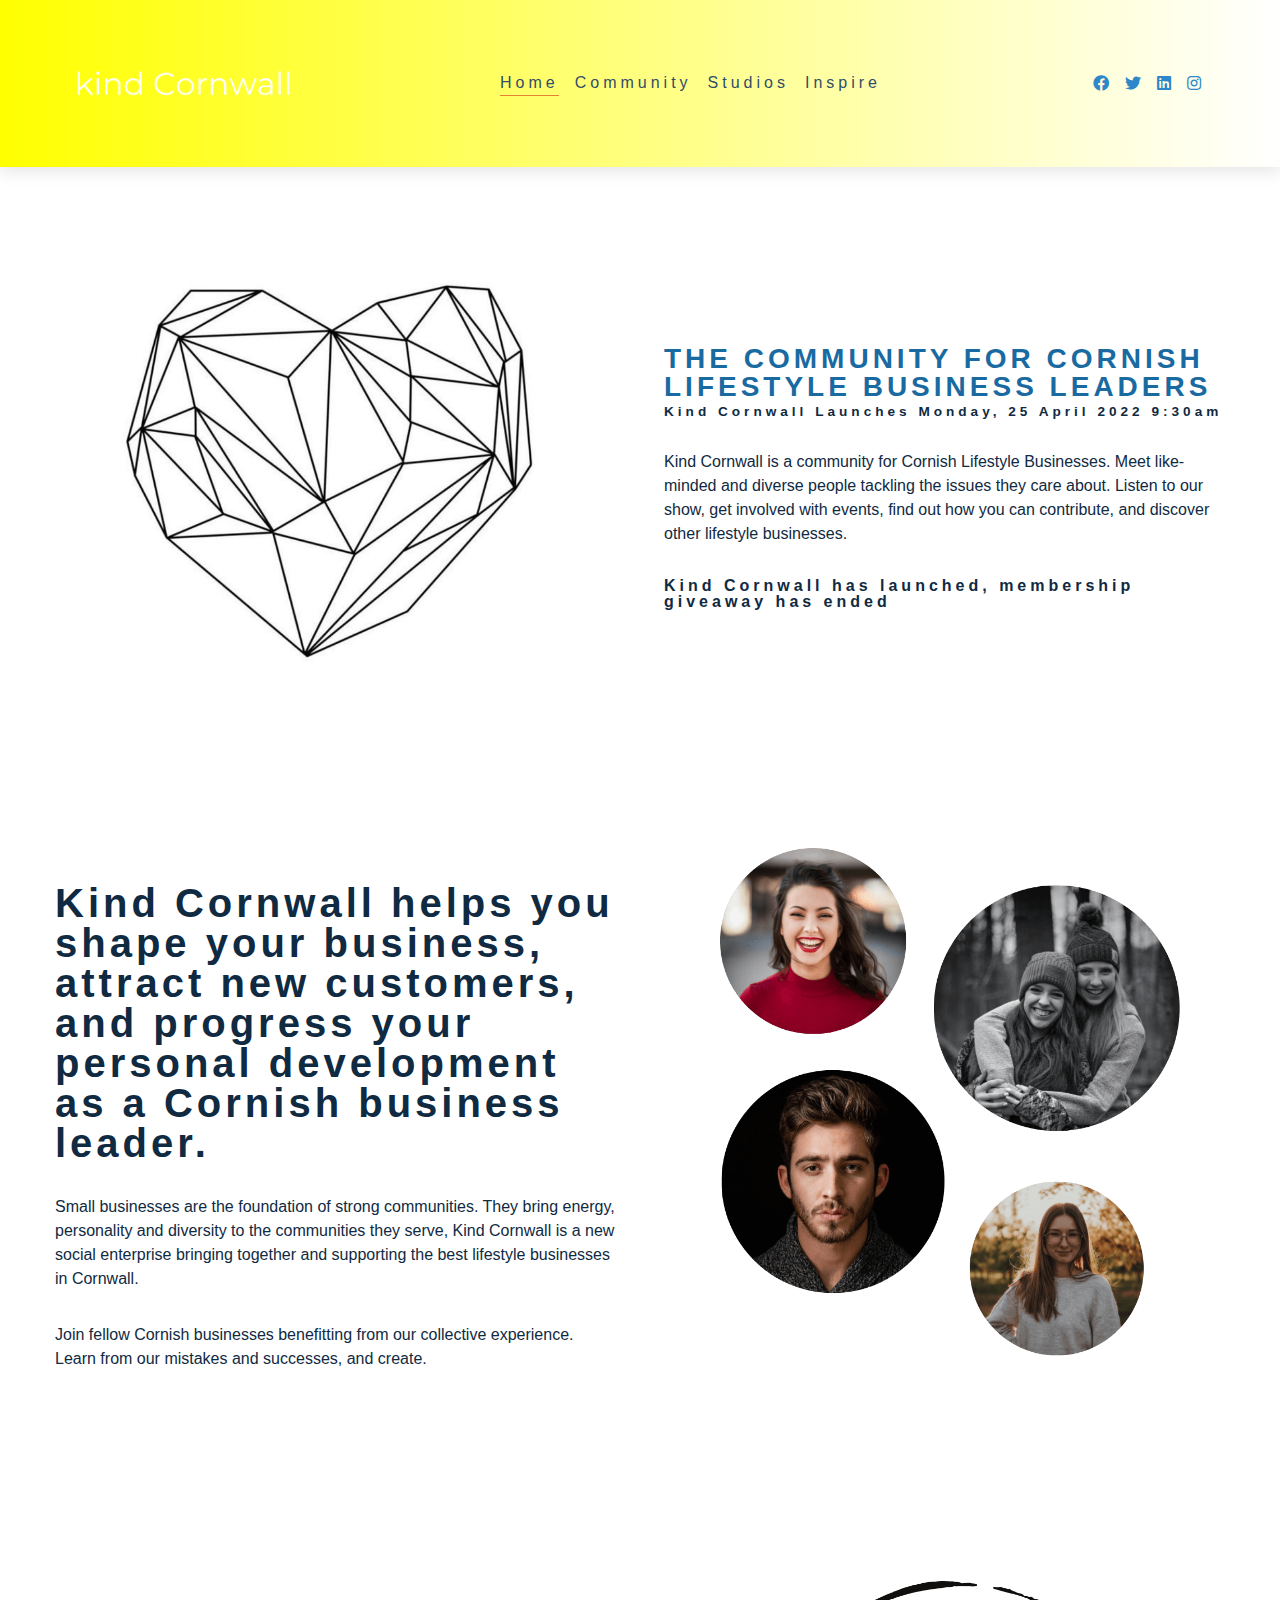
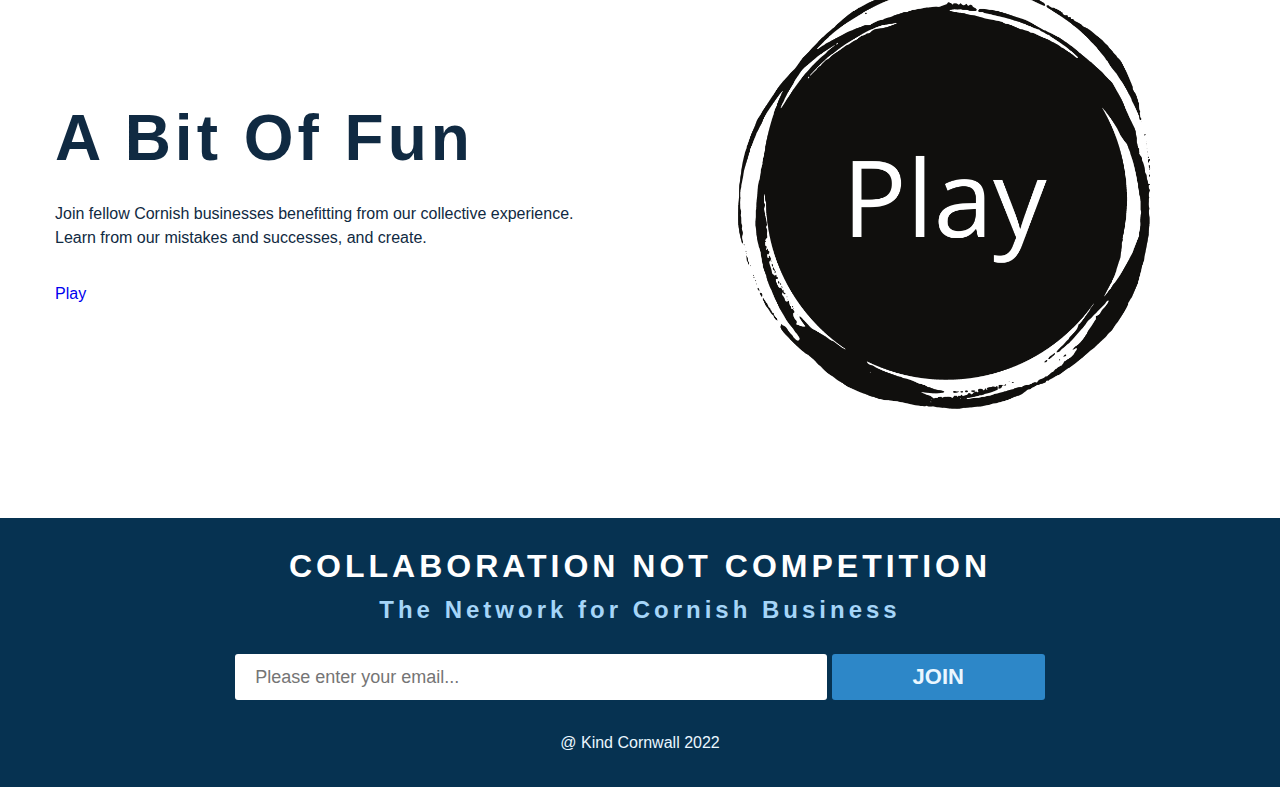
==== commit af8ef62d: "add" ====
--- a/index.html
+++ b/index.html
@@ -18,7 +18,7 @@
       <div class="nav-center">
         <!-- nav header -->
         <div class="nav-header">
-          <img src="assets/images/logo/kind-cornwall-logo.png" class="logo" alt="kind-cornwall-logo" />
+          <img src="assets/images/logo/kind-cornwall-logo-white.png" class="logo" alt="kind-cornwall-logo" />
           <button class="nav-toggle">
             <i class="fas fa-bars"></i>
           </button>
--- a/assets/css/style.css
+++ b/assets/css/style.css
@@ -6,7 +6,7 @@
    
 @import url('https://fonts.googleapis.com/css2?family=Nova+Square&display=swap');
 @import url("https://cdnjs.cloudflare.com/ajax/libs/font-awesome/5.14.0/css/all.min.css");
-@import url("fontawesome-free-5.12.0-web/");
+@import url("fontawesome-free-5.12.0-web/ ");
 
 
 :root {
@@ -244,7 +244,7 @@
 */
 
 nav {
-  background: var(--clr-white);
+  background-image: linear-gradient( to right,yellow, white);
   box-shadow: var(--light-shadow);
 }
 
@@ -480,13 +480,13 @@
   display: flex;
   align-items: center;
   justify-content: center;
-  padding: .5rem .5rem;
+  
 }
 
 .accordion {
   list-style: none;
   max-width: 550px;
-  width: 90%;
+  width: 100%;
 }
 
 .accordion-item {
@@ -581,8 +581,7 @@
 .emailSignup {
   display: block;
   background: var(--clr-primary-1);
-  width: 100%;
-  margin: 1rem;
+  margin: 1rem 1rem 0 1rem;
   position: relative;
   box-sizing: border-box;
   padding: 1rem;
@@ -721,62 +720,78 @@
 ===============
 */
 
+*/
+.hero {
+  min-height: 100vh;
+  background: url("./hero.jpeg") center/cover no-repeat;
+  display: grid;
+  place-items: center;
+}
+.banner {
+  background: var(--clr-white);
+  padding: 4rem 0;
+  border-radius: var(--radius);
+  box-shadow: var(--light-shadow);
+  text-align: center;
+  width: 90vw;
+  max-width: var(--fixed-width);
+}
 .modal-btn {
-margin-top: 2rem;
-background: var(--clr-primary-5);
-border-color: var(--clr-primary-5);
-color: var(--clr-white);
-}
-
+  margin-top: 2rem;
+  background: var(--clr-primary-5);
+  border-color: var(--clr-primary-5);
+  color: var(--clr-white);
+}
 .modal-btn:hover {
-background: transparent;
-color: var(--clr-primary-5);
-}
-
+  background: transparent;
+  color: var(--clr-primary-5);
+}
 .modal-overlay {
-position: fixed;
-top: 0;
-left: 0;
-width: 100%;
-height: 100%;
-background: aqua;
-display: grid;
-place-items: center;
-transition: var(--transition);
-visibility: hidden;
-z-index: -10;
+  position: fixed;
+  top: 0;
+  left: 0;
+  width: 100%;
+  height: 100%;
+  background: rgba(73, 166, 233, 0.8);
+  display: grid;
+  place-items: center;
+  transition: var(--transition);
+  visibility: hidden;
+  z-index: -10;
 }
 
 .open-modal {
-visibility: visible;
-z-index: 10;
-}
-
-.pop-up-container {
-background: black;
-border-radius: var(--radius);
-width: 90vw;
-height: 30vh;
-max-width: var(--fixed-width);
-text-align: center;
-display: grid;
-place-items: center;
-position: relative;
-}
-
+  visibility: visible;
+  z-index: 10;
+}
+.modal-container {
+  background: var(--clr-white);
+  border-radius: var(--radius);
+  width: 90%;
+  height: 90%;
+  padding: 2rem;
+  max-width: var(--fixed-width);
+  text-align: center;
+  display: grid;
+  place-items: center;
+  position: relative;
+}
 .close-btn {
-position: absolute;
-top: 1rem;
-right: 1rem;
-font-size: 2rem;
-background: transparent;
-border-color: transparent;
-color: var(--clr-red-dark);
-cursor: pointer;
-transition: var(--transition);
-}
-
+  position: absolute;
+  top: 1rem;
+  right: 1rem;
+  font-size: 2rem;
+  background: transparent;
+  border-color: transparent;
+  color: var(--clr-red-dark);
+  cursor: pointer;
+  transition: var(--transition);
+}
 .close-btn:hover {
-color: var(--clr-red-light);
-transform: scale(1.3);
-}+  color: var(--clr-red-light);
+  transform: scale(1.3);
+}
+
+
+
+/* animation */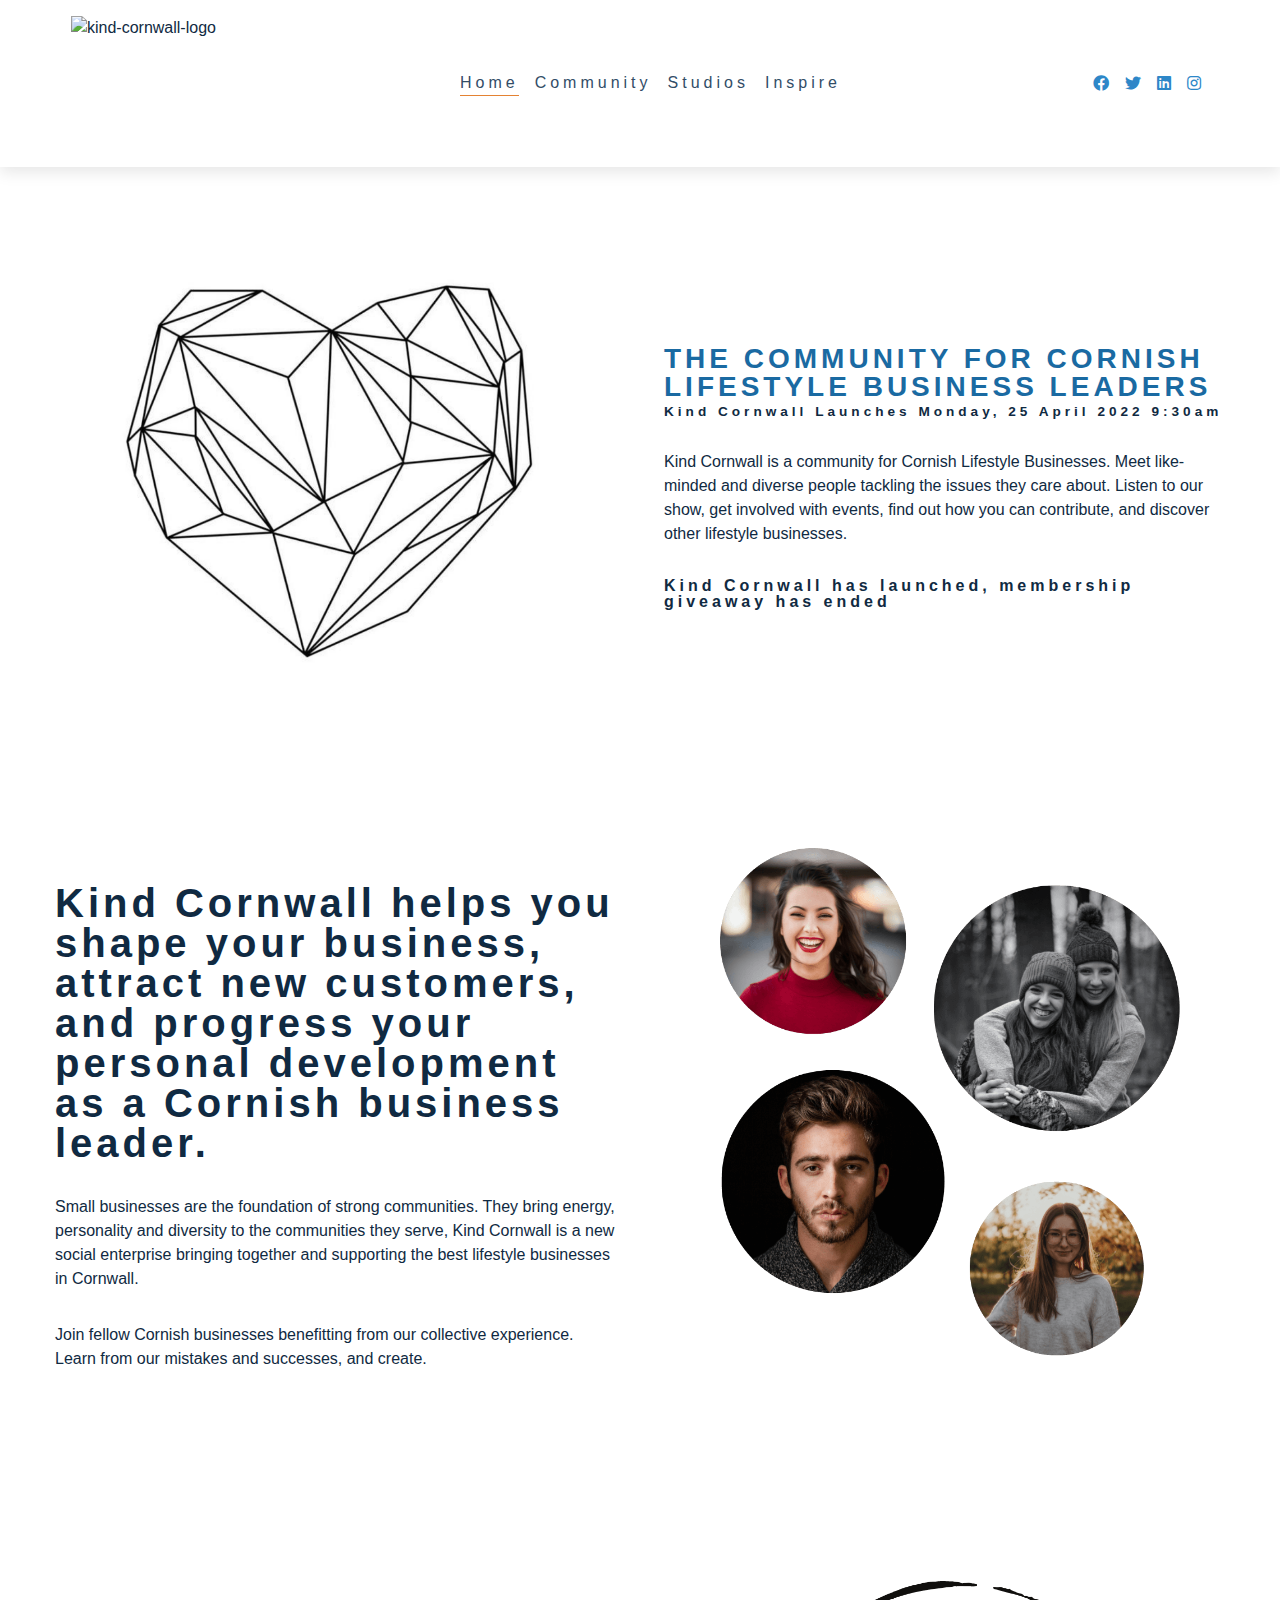
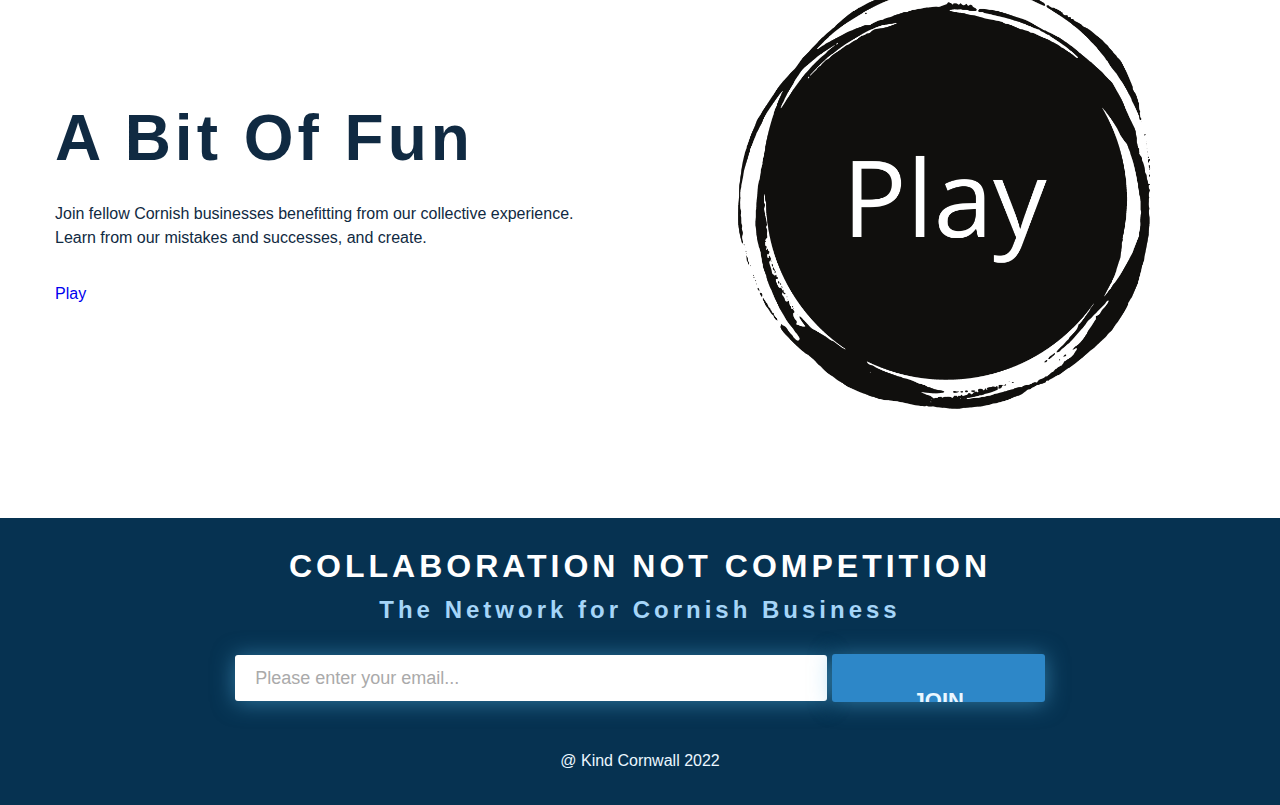
==== commit 3576579b: "http.server" ====
--- a/index.html
+++ b/index.html
@@ -18,7 +18,7 @@
       <div class="nav-center">
         <!-- nav header -->
         <div class="nav-header">
-          <img src="assets/images/logo/kind-cornwall-logo-white.png" class="logo" alt="kind-cornwall-logo" />
+          <img src="assets/images/logo/kind-cornwall-logo.png" class="logo" alt="kind-cornwall-logo" />
           <button class="nav-toggle">
             <i class="fas fa-bars"></i>
           </button>
@@ -156,7 +156,7 @@
       <p>Join fellow Cornish businesses benefitting from our collective experience. Learn from our mistakes and
         successes, and create.
       </p>
-      <a href="questions.html" target="_blank">Play</a>
+      <a href="questions.html">Play</a>
 
     </div>
 
--- a/assets/css/style.css
+++ b/assets/css/style.css
@@ -244,7 +244,7 @@
 */
 
 nav {
-  background-image: linear-gradient( to right,yellow, white);
+  background: var(--clr-white);
   box-shadow: var(--light-shadow);
 }
 
@@ -486,7 +486,7 @@
 .accordion {
   list-style: none;
   max-width: 550px;
-  width: 100%;
+  width: 10%;
 }
 
 .accordion-item {
@@ -792,6 +792,337 @@
   transform: scale(1.3);
 }
 
-
-
-/* animation */+/*
+=============== 
+Form
+===============
+*/
+
+.form-container {
+  max-width: 30rem;
+  width: 100%;
+  margin: 0 auto;
+  position: relative;
+}
+
+#contact input[type="text"],
+#contact input[type="email"],
+#contact input[type="tel"],
+#contact input[type="url"],
+#contact textarea,
+#contact button[type="submit"] {
+  font: 400 12px/16px "Roboto", Helvetica, Arial, sans-serif;
+}
+
+#contact {
+  background: #F9F9F9;
+  padding: 25px;
+  margin: 150px 0;
+  box-shadow: 0 0 20px 0 rgba(0, 0, 0, 0.2), 0 5px 5px 0 rgba(0, 0, 0, 0.24);
+}
+
+#contact h3 {
+  display: block;
+  font-size: 30px;
+  font-weight: 300;
+  margin-bottom: 10px;
+}
+
+#contact h4 {
+  margin: 5px 0 15px;
+  display: block;
+  font-size: 13px;
+  font-weight: 400;
+}
+
+fieldset {
+  border: medium none !important;
+  margin: 0 0 10px;
+  min-width: 100%;
+  padding: 0;
+  width: 100%;
+}
+
+#contact input[type="text"],
+#contact input[type="email"],
+#contact input[type="tel"],
+#contact input[type="url"],
+#contact textarea {
+  width: 100%;
+  border: 1px solid #ccc;
+  background: #FFF;
+  margin: 0 0 5px;
+  padding: 10px;
+}
+
+#contact input[type="text"]:hover,
+#contact input[type="email"]:hover,
+#contact input[type="tel"]:hover,
+#contact input[type="url"]:hover,
+#contact textarea:hover {
+  -webkit-transition: border-color 0.3s ease-in-out;
+  -moz-transition: border-color 0.3s ease-in-out;
+  transition: border-color 0.3s ease-in-out;
+  border: 1px solid #aaa;
+}
+
+#contact textarea {
+  height: 100px;
+  max-width: 100%;
+  resize: none;
+}
+
+#contact button[type="submit"] {
+  cursor: pointer;
+  width: 100%;
+  border: none;
+  background: black;
+  color: #FFF;
+  margin: 0 0 5px;
+  padding: 10px;
+  font-size: 15px;
+}
+
+#contact button[type="submit"]:hover {
+  background: #43A047;
+  -webkit-transition: background 0.3s ease-in-out;
+  -moz-transition: background 0.3s ease-in-out;
+  transition: background-color 0.3s ease-in-out;
+}
+
+#contact button[type="submit"]:active {
+  box-shadow: inset 0 1px 3px rgba(0, 0, 0, 0.5);
+}
+
+.copyright {
+  text-align: center;
+}
+
+#contact input:focus,
+#contact textarea:focus {
+  outline: 0;
+  border: 1px solid #aaa;
+}
+
+::-webkit-input-placeholder {
+  color: #888;
+}
+
+:-moz-placeholder {
+  color: #888;
+}
+
+::-moz-placeholder {
+  color: #888;
+}
+
+:-ms-input-placeholder {
+  color: #888;
+}
+
+
+/* 
+=============
+Quiz
+=============
+*/
+
+/*
+=============== 
+Quiz Styles
+===============
+*/
+
+.container {
+  width: 100vw;
+  display: flex;
+  justify-content: center;
+  align-items: center;
+  max-width: 80rem;
+  margin: 0 auto;
+  padding: 2rem;
+}
+
+.flex-column {
+  display: flex;
+  flex-direction: column;
+}
+
+.flex-center {
+  justify-content: center;
+  align-items: center;
+}
+
+.justify-center {
+  justify-content: center;
+}
+
+.text-center {
+  text-align: center;
+}
+
+.hidden {
+  display: none;
+}
+
+.quiz-btn {
+  font-size: 2.4rem;
+  padding: 2rem 0;
+  width: 30rem;
+  text-align: center;
+  margin-bottom: 1rem;
+  text-decoration: none;
+  color: rgb(28, 26, 26);
+  background: var(--clr-primary-2);
+  border-radius: 4px;
+}
+
+.quiz-btn:hover {
+  cursor: pointer;
+  box-shadow: 0 0.4rem 1.4rem 0 rgba(8, 114, 244, 0.6);
+  transition: transform 150ms;
+  transform: scale(1.03);
+}
+
+.quiz-btn[disabled]:hover {
+  cursor: not-allowed;
+  box-shadow: none;
+  transform: none;
+}
+
+#highscore-btn {
+  background: linear-gradient(90deg, rgb(255, 247, 9) 0%, rgb(240, 221, 6) 100%);
+}
+
+#highscore-btn:hover {
+  box-shadow: 0 0.4rem 1.4rem 0 rgba(255,255,0,0.5)
+}
+
+.fa-crown {
+  font-size: 2.5rem;
+  margin-left: 1rem;
+}
+
+/* End Page CSS */
+.end-form-container {
+  width: 100%;
+  display: flex;
+  flex-direction: column;
+  align-items: center;
+  max-width: 30rem;
+}
+
+input {
+  margin-bottom: 1rem;
+  width: 20rem;
+  padding: 1.5rem;
+  font-size: 1.8rem;
+  border: none;
+  box-shadow: 0 0.1rem 1.4rem 0 rgba(86, 185, 235, 0.5);
+}
+
+input::placeholder {
+  color: #aaa;
+}
+
+#username {
+  margin-bottom: 3rem;
+  width: 100%;
+  outline: none;
+}
+
+#end-text {
+  font-size: 2.4rem;
+  color: #fff;
+  text-align: center;
+}
+
+#saveScoreBtn {
+  border: none;
+}
+
+.fa-home {
+  margin-left: 1rem;
+  font-size: 2rem;
+  color: rgb(28, 26, 26)
+}
+
+/*  */
+
+#question {
+color: var(--clr-primary-1);
+font-size: 2rem;
+}
+
+.choice-container {
+display: flex;
+margin-bottom: 0.8rem;
+width: 50rem;
+height: 6rem;
+border-radius: 4px;
+background: var(--clr-primary-2);
+font-size: 2rem;
+color: white;
+min-width: 80rem;
+}
+
+.choice-container:hover {
+cursor: pointer;
+box-shadow: 0 0.4rem 1.4rem 0 rgba(6, 103, 247, 0.5);
+transform: scale(1.02);
+transform: transform 100ms;
+}
+
+.choice-prefix {
+padding: 1.5rem 2.5rem;
+color: white;
+}
+
+.choice-text {
+padding: 1.5rem;
+width: 100%;
+}
+
+.correct {
+background: var(--clr-green-dark);
+}
+
+.incorrect {
+background: var(--clr-red-dark);
+}
+
+/* Heads up Display */
+#hud {
+display: flex;
+justify-content: space-between;
+}
+
+.hud-prefix {
+text-align: center;
+font-size: 2rem;
+}
+
+.hud-main-text {
+text-align: center;
+}
+
+#progressBar {
+width: 80rem;
+height: 3rem;
+border: 0.2rem solid var(--clr-green-dark);
+margin-top: 2rem;
+overflow: hidden;
+}
+
+#progressBarFull {
+height: 100%;
+background: var(--clr-green-dark);
+width: 0%;
+}
+
+@media screen and (max-width: 768px) {
+.choice-container {
+    min-width: 40rem;
+}
+}
+
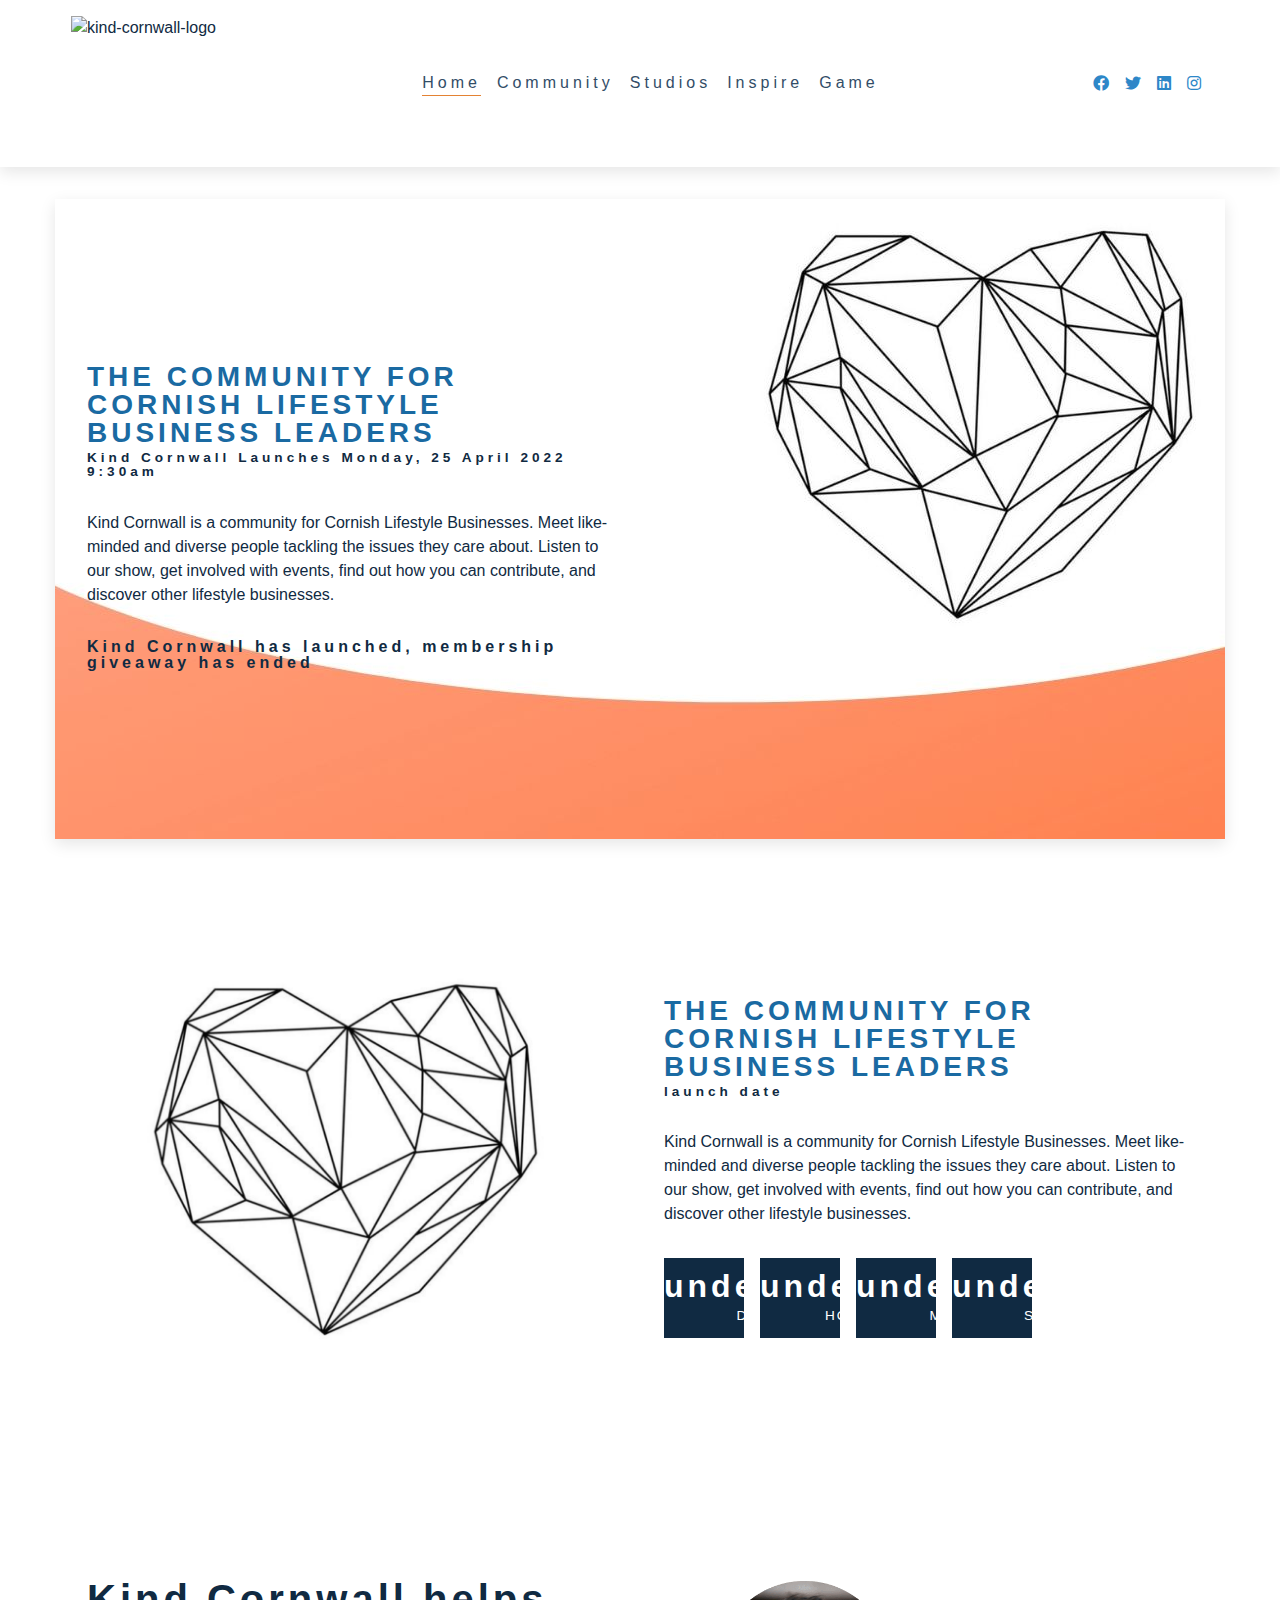
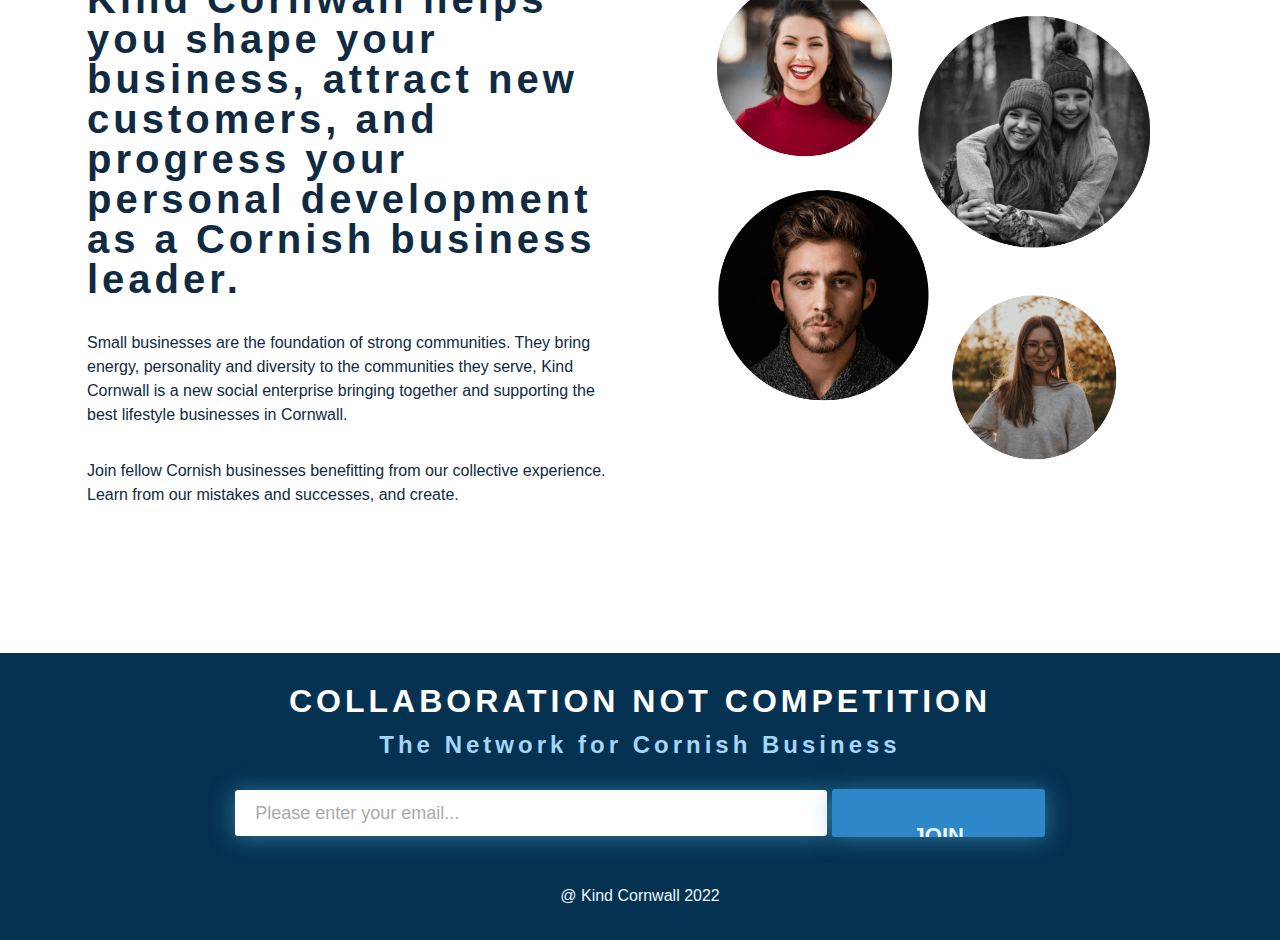
==== commit b679d2c6: "http.server" ====
--- a/index.html
+++ b/index.html
@@ -37,26 +37,29 @@
           <li>
             <a href="inspire.html">inspire</a>
           </li>
+          <li>
+            <a href="game.html">game</a>
+          </li>
         </ul>
         <!-- social media -->
         <ul class="social-icons">
           <li>
-            <a href="https://www.twitter.com">
+            <a href="https://www.twitter.com" target="_blank">
               <i class="fab fa-facebook"></i>
             </a>
           </li>
           <li>
-            <a href="https://www.twitter.com">
+            <a href="https://www.twitter.com" target="_blank">
               <i class="fab fa-twitter"></i>
             </a>
           </li>
           <li>
-            <a href="https://www.twitter.com">
+            <a href="https://www.twitter.com" target="_blank">
               <i class="fab fa-linkedin"></i>
             </a>
           </li>
           <li>
-            <a href="https://www.twitter.com">
+            <a href="https://www.twitter.com" target="_blank">
               <i class="fab fa-instagram"></i>
             </a>
           </li>
@@ -65,6 +68,53 @@
     </nav>
 
   </header>
+
+  <section id="hero-image" class="section-center">
+    <article class="home-info">
+      <h3>The Community for Cornish Lifestyle Business Leaders</h3>
+
+      <h4 class="date">
+        launch date
+      </h4>
+      <p>
+        Kind Cornwall is a community for Cornish Lifestyle Businesses. Meet like-minded and diverse people tackling the
+        issues they care about. Listen to our show, get involved with events, find out how you can contribute, and
+        discover other lifestyle businesses.
+      </p>
+
+      <div class="launch">
+
+        <div class="launch-format">
+          <div>
+            <h4 class="days">34</h4>
+            <span>days</span>
+          </div>
+        </div>
+
+        <div class="launch-format">
+          <div>
+            <h4 class="hours">34</h4>
+            <span>hours</span>
+          </div>
+        </div>
+
+        <div class="launch-format">
+          <div>
+            <h4 class="minutes">24</h4>
+            <span>mins</span>
+          </div>
+        </div>
+
+        <div class="launch-format">
+          <div>
+            <h4 class="seconds">14</h4>
+            <span>secs</span>
+          </div>
+        </div>
+
+      </div>
+    </article>
+  </section>
 
   <!-- Countdown to launch -->
 
@@ -148,22 +198,7 @@
     </article>
   </section>
 
-  <section class="section-center">
-
-    <div class="home-info">
-
-      <h1>A bit of fun</h1>
-      <p>Join fellow Cornish businesses benefitting from our collective experience. Learn from our mistakes and
-        successes, and create.
-      </p>
-      <a href="questions.html">Play</a>
-
-    </div>
-
-    <article class="home-img">
-      <img src="assets/images/home/quiz.png" alt="quiz-in-black-circle" />
-    </article>
-  </section>
+
 
 
   <!-- footer -->
--- a/assets/css/style.css
+++ b/assets/css/style.css
@@ -157,10 +157,20 @@
   padding: 5rem 0;
 }
 
-.section-center {
+.section-hero {
   width: 90vw;
   margin: 2rem auto;
+  padding: 2rem;
   max-width: 1170px;
+  box-shadow: var(--light-shadow);
+}
+
+.section-center {
+  width: 100vw;
+  margin: 2rem auto;
+  padding: 2rem;
+  max-width: 1170px;
+  
 }
 
 /*
@@ -486,7 +496,7 @@
 .accordion {
   list-style: none;
   max-width: 550px;
-  width: 10%;
+  width: 100%;
 }
 
 .accordion-item {
@@ -927,12 +937,6 @@
 =============
 */
 
-/*
-=============== 
-Quiz Styles
-===============
-*/
-
 .container {
   width: 100vw;
   display: flex;
@@ -1057,18 +1061,18 @@
 .choice-container {
 display: flex;
 margin-bottom: 0.8rem;
-width: 50rem;
-height: 6rem;
+width: 35rem;
+height: 10rem;
 border-radius: 4px;
-background: var(--clr-primary-2);
+background: var(--clr-primary-6);
 font-size: 2rem;
 color: white;
-min-width: 80rem;
+min-width: 35rem;
 }
 
 .choice-container:hover {
 cursor: pointer;
-box-shadow: 0 0.4rem 1.4rem 0 rgba(6, 103, 247, 0.5);
+box-shadow: var(--light-shadow);
 transform: scale(1.02);
 transform: transform 100ms;
 }
@@ -1109,20 +1113,20 @@
 #progressBar {
 width: 80rem;
 height: 3rem;
-border: 0.2rem solid var(--clr-green-dark);
+border: 0.2rem solid var(--clr-primary-6);
 margin-top: 2rem;
 overflow: hidden;
 }
 
 #progressBarFull {
 height: 100%;
-background: var(--clr-green-dark);
+background: var(--clr-primary-6);
 width: 0%;
 }
 
 @media screen and (max-width: 768px) {
 .choice-container {
-    min-width: 40rem;
-}
-}
-
+    min-width: 20rem;
+}
+}
+
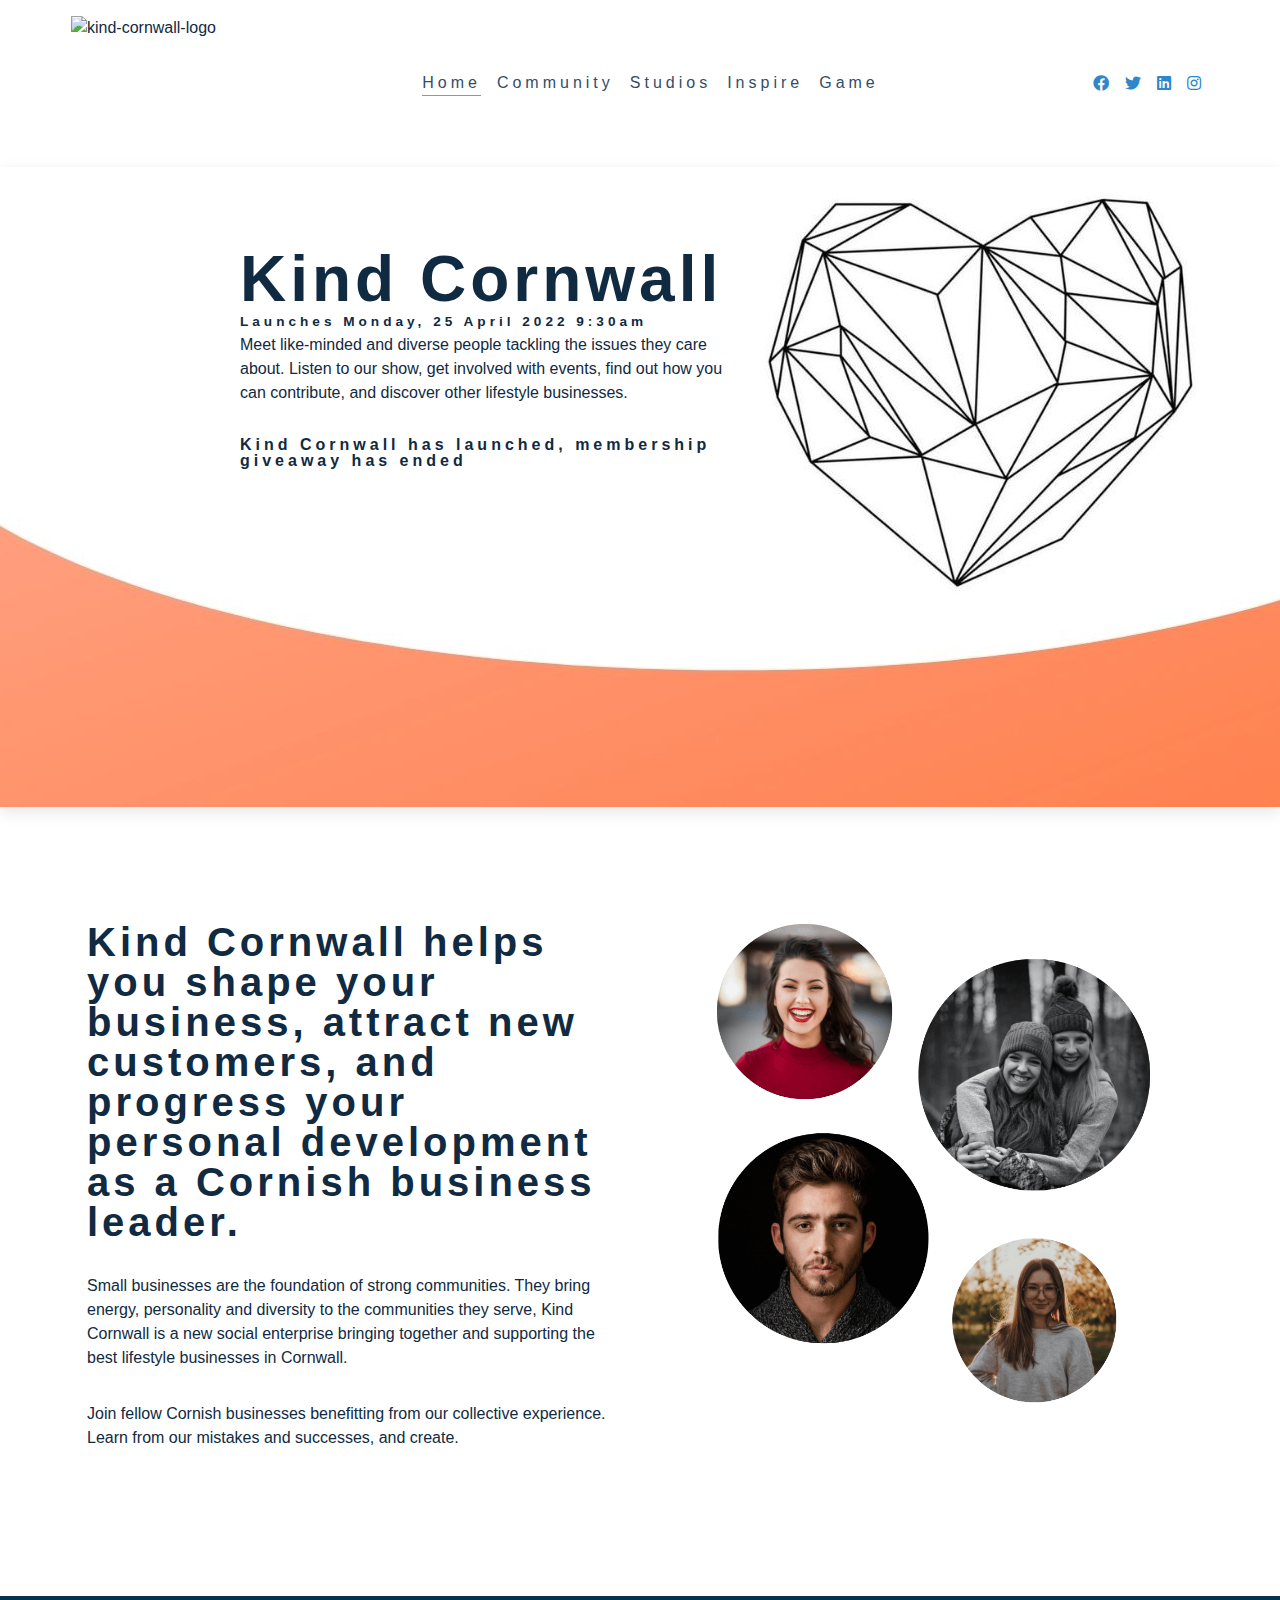
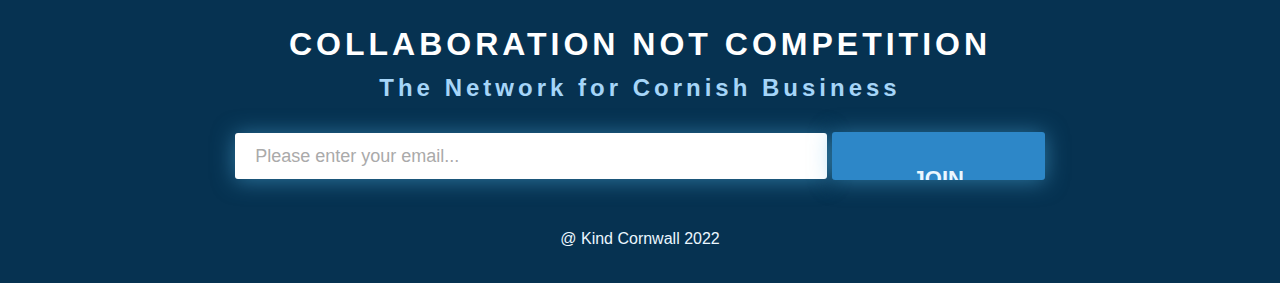
==== commit 0c4effe3: "http.server" ====
--- a/index.html
+++ b/index.html
@@ -69,15 +69,16 @@
 
   </header>
 
-  <section id="hero-image" class="section-center">
-    <article class="home-info">
-      <h3>The Community for Cornish Lifestyle Business Leaders</h3>
-
-      <h4 class="date">
-        launch date
-      </h4>
+  <section id="hero-image">
+    <article id="hero-image-text" >
+      <h1>
+        Kind Cornwall
+      </h1>
+      <h2 class="date">
+         The community for Cornish Lifestyle Businesses.
+      </h2>
       <p>
-        Kind Cornwall is a community for Cornish Lifestyle Businesses. Meet like-minded and diverse people tackling the
+        Meet like-minded and diverse people tackling the
         issues they care about. Listen to our show, get involved with events, find out how you can contribute, and
         discover other lifestyle businesses.
       </p>
@@ -116,61 +117,7 @@
     </article>
   </section>
 
-  <!-- Countdown to launch -->
-
-  <section class="section-center">
-
-    <article class="home-img">
-      <img src="assets/images/home/geometric-heart.png" alt="geometric-heart" />
-    </article>
-
-    <article class="home-info">
-      <h3>The Community for Cornish Lifestyle Business Leaders</h3>
-
-      <h4 class="date">
-        launch date
-      </h4>
-      <p>
-        Kind Cornwall is a community for Cornish Lifestyle Businesses. Meet like-minded and diverse people tackling the
-        issues they care about. Listen to our show, get involved with events, find out how you can contribute, and
-        discover other lifestyle businesses.
-      </p>
-
-      <div class="launch">
-
-        <div class="launch-format">
-          <div>
-            <h4 class="days">34</h4>
-            <span>days</span>
-          </div>
-        </div>
-
-        <div class="launch-format">
-          <div>
-            <h4 class="hours">34</h4>
-            <span>hours</span>
-          </div>
-        </div>
-
-        <div class="launch-format">
-          <div>
-            <h4 class="minutes">24</h4>
-            <span>mins</span>
-          </div>
-        </div>
-
-        <div class="launch-format">
-          <div>
-            <h4 class="seconds">14</h4>
-            <span>secs</span>
-          </div>
-        </div>
-
-      </div>
-    </article>
-  </section>
-
-  <!-- What is Kind Cornwall -->
+  
 
   
 
--- a/assets/css/style.css
+++ b/assets/css/style.css
@@ -123,6 +123,15 @@
   width: 61%;
   padding: 1rem;
 }
+
+.center-heading-quiz {
+  margin: auto;
+  width: 60rem;
+  text-transform: uppercase;
+  font-size: 3rem;
+  padding: 2rem;
+  text-align: center;
+}
 @media screen and (min-width: 800px) {
   h1 {
     font-size: 4rem;
@@ -189,7 +198,7 @@
 }
 
 #hero-image-text {
-  width: 40rem;
+  width: 46rem;
   padding-top: 5rem;
   padding-bottom: 2rem;
   padding-left: 15rem;
@@ -416,8 +425,8 @@
   background: var(--clr-grey-1);
   color: var(--clr-white);
   margin-right: 1rem;
-  width: 5rem;
-  height: 5rem;
+  width: 7rem;
+  height: 7rem;
   display: grid;
   place-items: center;
   text-align: center;
@@ -938,11 +947,12 @@
 */
 
 .container {
-  width: 100vw;
+  
+  width: 60vw;
   display: flex;
   justify-content: center;
   align-items: center;
-  max-width: 80rem;
+  max-width: 50rem;
   margin: 0 auto;
   padding: 2rem;
 }
@@ -994,18 +1004,9 @@
   transform: none;
 }
 
-#highscore-btn {
-  background: linear-gradient(90deg, rgb(255, 247, 9) 0%, rgb(240, 221, 6) 100%);
-}
-
-#highscore-btn:hover {
-  box-shadow: 0 0.4rem 1.4rem 0 rgba(255,255,0,0.5)
-}
-
-.fa-crown {
-  font-size: 2.5rem;
-  margin-left: 1rem;
-}
+
+
+
 
 /* End Page CSS */
 .end-form-container {
@@ -1056,6 +1057,7 @@
 #question {
 color: var(--clr-primary-1);
 font-size: 2rem;
+width: 50rem;
 }
 
 .choice-container {
@@ -1111,9 +1113,9 @@
 }
 
 #progressBar {
-width: 80rem;
+width: 50rem;
 height: 3rem;
-border: 0.2rem solid var(--clr-primary-6);
+border: 0.2rem solid var(--clr-primary-8);
 margin-top: 2rem;
 overflow: hidden;
 }
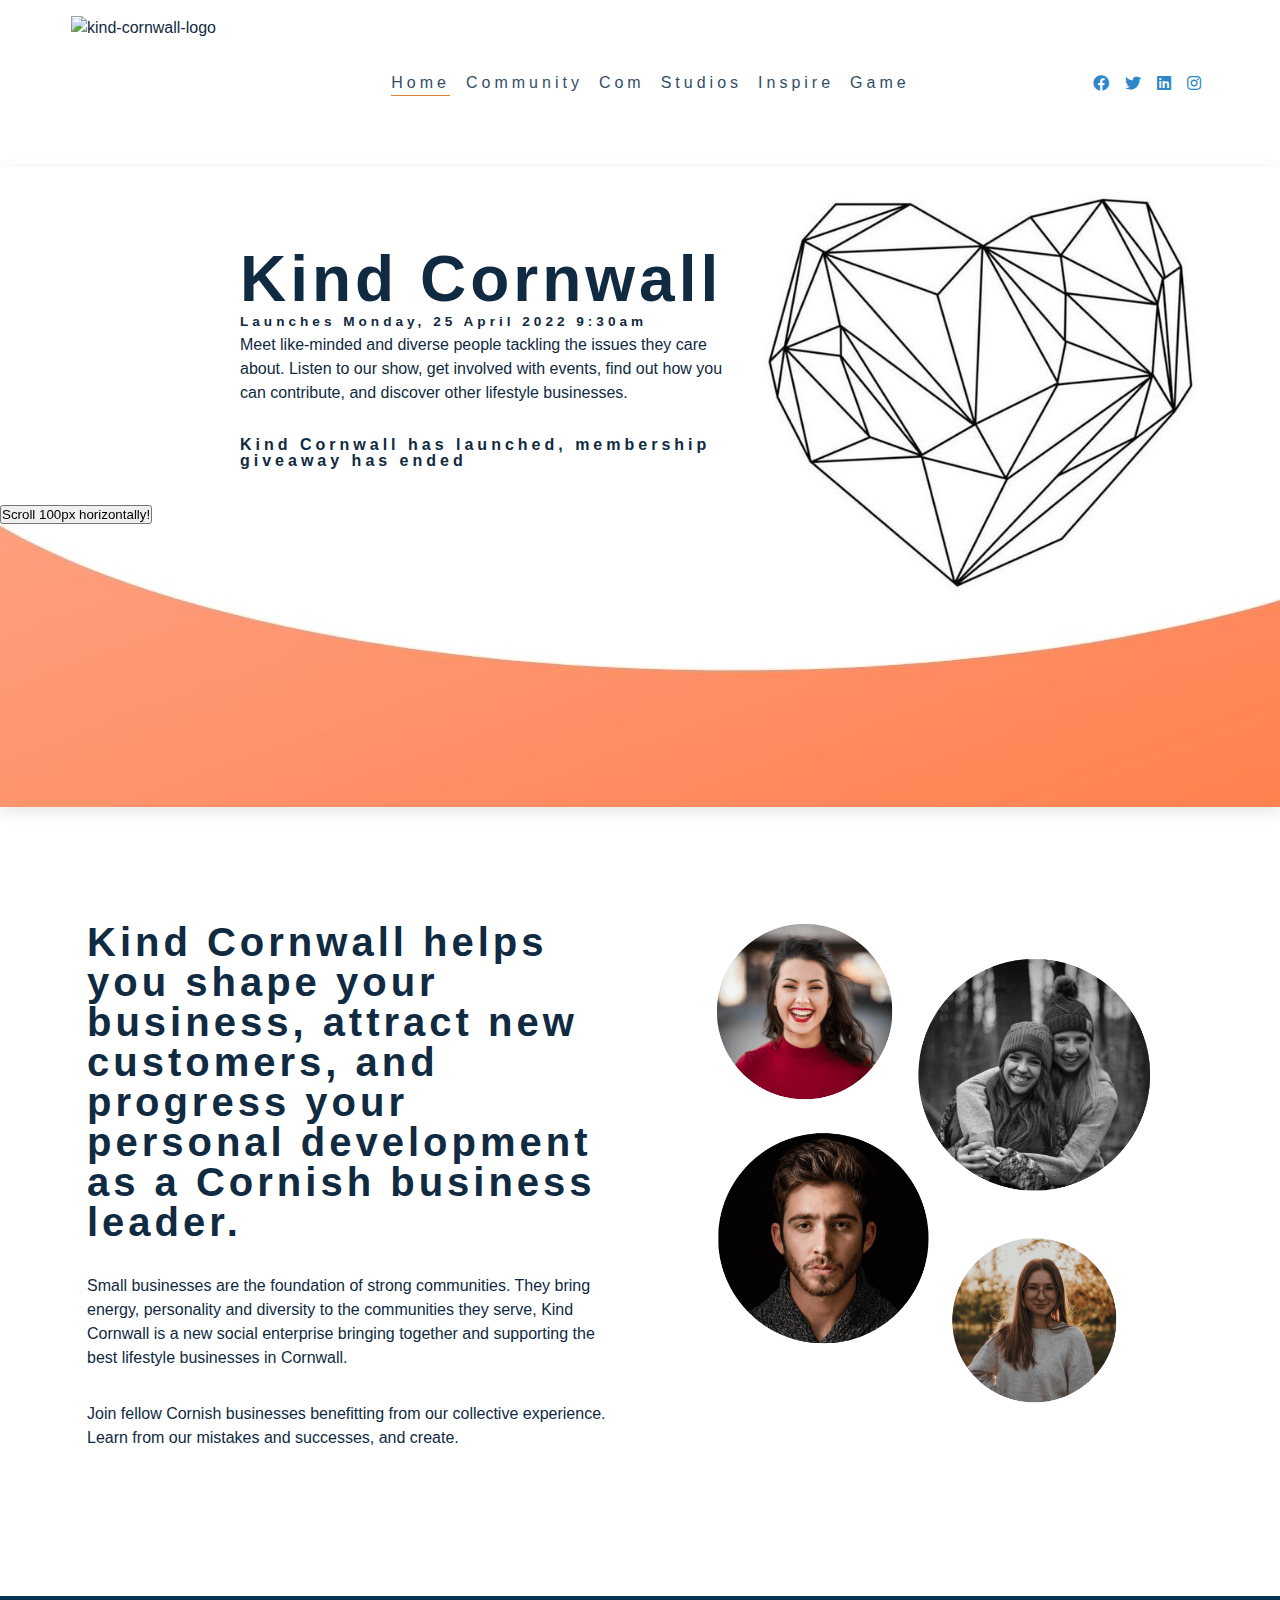
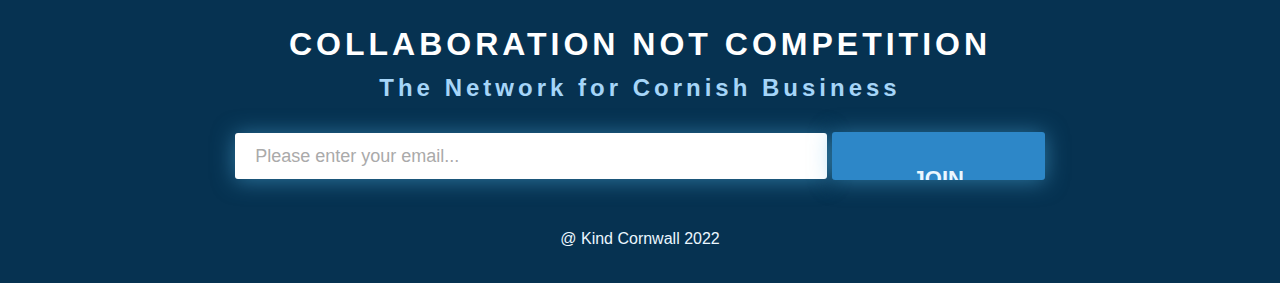
==== commit ac852f78: "add" ====
--- a/index.html
+++ b/index.html
@@ -7,6 +7,8 @@
   <meta name="viewport" content="width=device-width, initial-scale=1.0">
   <link rel="shortcut icon" type="image/jpg" href="assets/images/logo/kind-cornwall-favicon.jpg">
   <link rel="stylesheet" href="assets/css/style.css">
+  <link rel="stylesheet" href="https://fontawesome.com/v5.15/icons?d=gallery&m=free">
+
 
   <title>Kind Cornwall</title>
 </head>
@@ -30,6 +32,9 @@
           </li>
           <li>
             <a href="community.html">community</a>
+          </li>
+          <li>
+            <a href="com.html">com</a>
           </li>
           <li>
             <a href="studios.html">studios</a>
@@ -115,6 +120,13 @@
 
       </div>
     </article>
+    <button onclick="scrollWin()" style="position:fixed">Scroll 100px horizontally!</button>
+<br><br>
+<script>
+function scrollWin() {
+  window.scrollBy(100, 0);
+}
+</script>
   </section>
 
   
